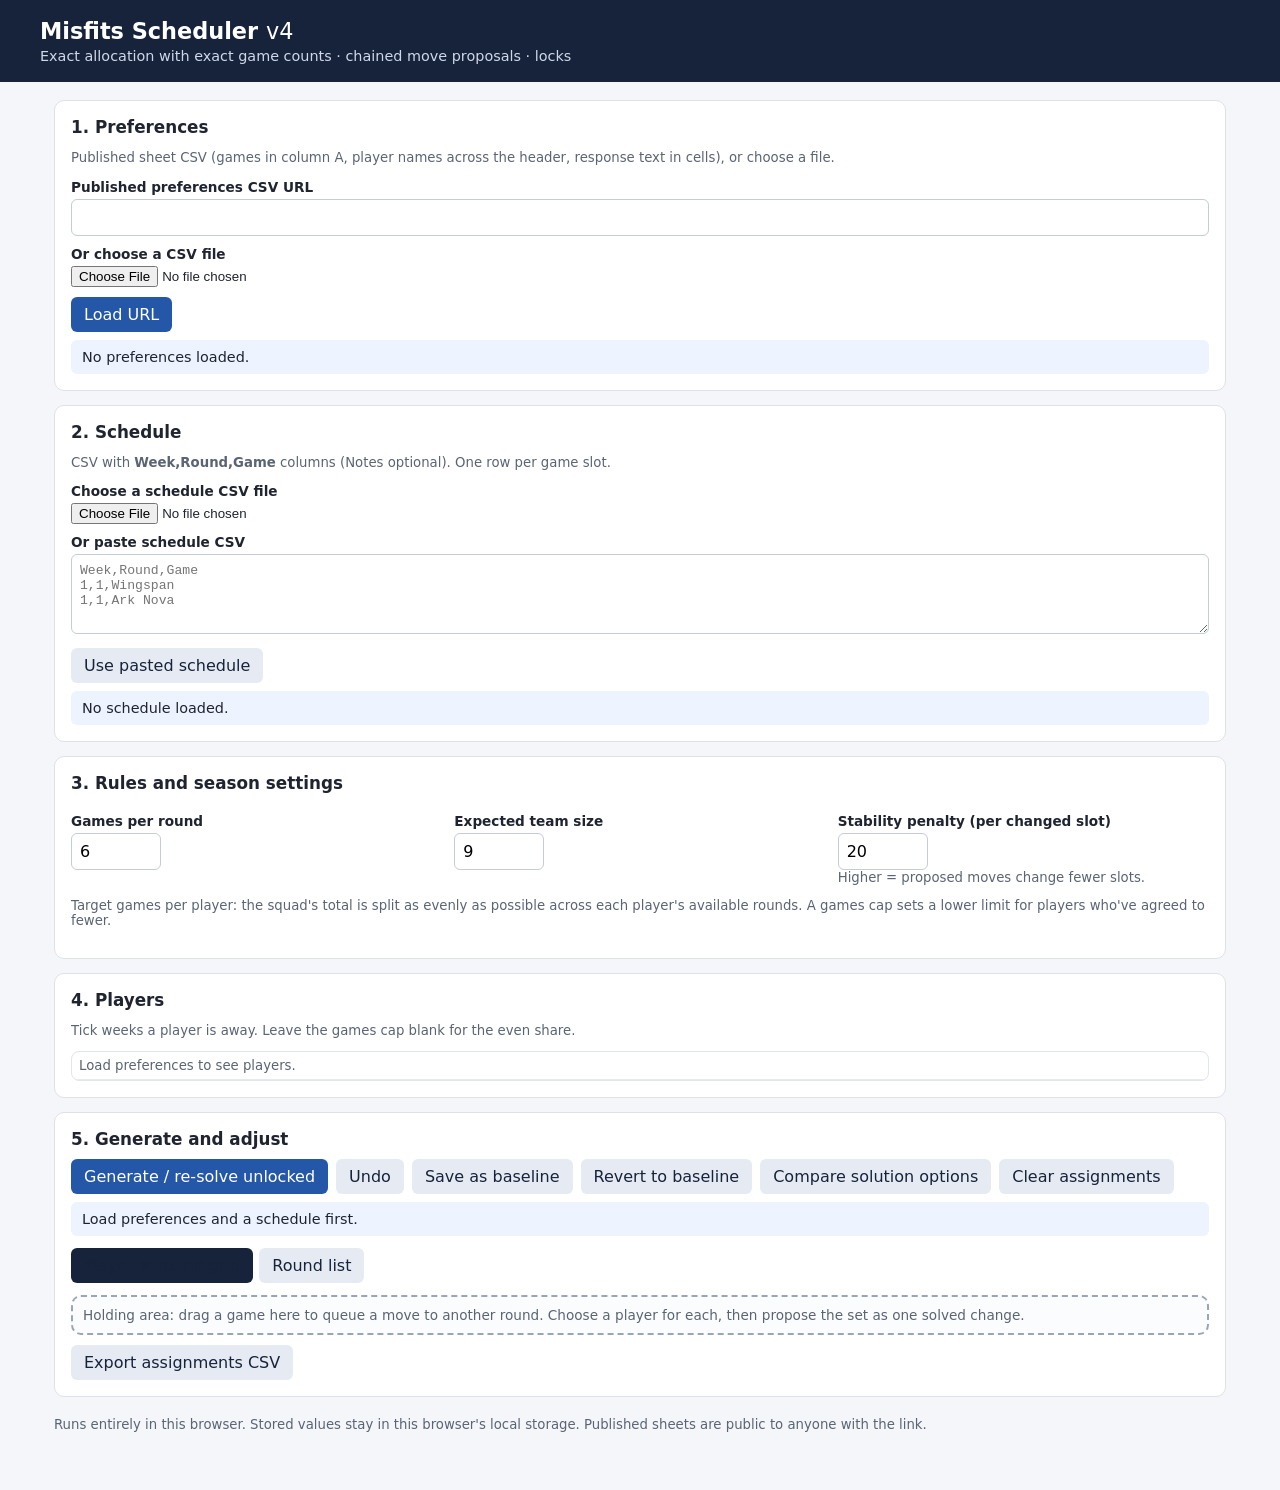
==== index.html @ 9c54d79e "Rename misfits-scheduler.html to index.html" ====
<!doctype html>
<html lang="en"><head><meta charset="utf-8"><meta name="viewport" content="width=device-width, initial-scale=1">
<title>Misfits Scheduler v4</title>
<style>
:root{font-family:system-ui,-apple-system,Segoe UI,Roboto,sans-serif;color:#1f2430;background:#f4f6f9}
*{box-sizing:border-box}body{margin:0}
header{background:#17233b;color:#fff;padding:18px max(16px,calc((100% - 1200px)/2))}header h1{margin:0;font-size:1.4rem}header p{margin:4px 0 0;color:#cfd8ea;font-size:.9rem}
main{max-width:1200px;margin:18px auto;padding:0 14px 40px}
.panel{background:#fff;border:1px solid #dde2ea;border-radius:10px;padding:16px;margin-bottom:14px}
h2{font-size:1.05rem;margin:0 0 10px}h3{font-size:.95rem;margin:14px 0 6px}
label{display:block;font-weight:600;font-size:.85rem;margin:10px 0 4px}
input[type=text],input[type=url],input[type=number],textarea,select{width:100%;padding:8px;border:1px solid #c5ccd6;border-radius:6px;font:inherit;background:#fff}
input[type=number]{width:90px}input[type=checkbox]{transform:scale(1.15)}
textarea{min-height:80px;font-family:ui-monospace,monospace;font-size:.82rem}
.row{display:grid;grid-template-columns:1fr 1fr 1fr;gap:12px}
.buttons{display:flex;gap:8px;flex-wrap:wrap;margin-top:10px}
button{border:0;border-radius:6px;padding:8px 13px;background:#2457a7;color:#fff;font-weight:600;cursor:pointer;font:inherit}
button.sec{background:#e6ebf3;color:#17233b}button.bad{background:#a93232}button:disabled{opacity:.45;cursor:not-allowed}
.small{font-size:.83rem;color:#5a6474}.status{padding:9px 11px;border-radius:6px;background:#eef4ff;margin-top:8px;white-space:pre-wrap;font-size:.9rem}
.ok{background:#edf8f0;color:#1d6534}.err{background:#fff0ee;color:#8d211b}.warn{background:#fff7e6;color:#7a4a00}
.tablewrap{overflow:auto;border:1px solid #e1e5ec;border-radius:8px;max-height:560px}
table{border-collapse:collapse;width:100%;font-size:.84rem}th,td{padding:6px 7px;border-bottom:1px solid #e6eaf0;text-align:left;vertical-align:middle;white-space:nowrap}
th{background:#f1f4f8;position:sticky;top:0;z-index:1}
.cell{min-width:118px;max-width:150px;white-space:normal;font-size:.78rem;line-height:1.2;border-radius:4px;padding:4px 5px}
.fav{background:#d8f0df}.good{background:#e6f4ea}.mid{background:#fff6dc}.low{background:#fdeee7}.learn{background:#eef0f4}.away{background:#d9dde3;color:#666}.rest{color:#999}.none{background:#fff}
.pill{display:inline-block;background:#edf0f5;border-radius:14px;padding:3px 9px;font-size:.8rem;margin:2px 4px 2px 0}
.tabs{display:flex;gap:6px;margin-bottom:10px}.tabs button.on{background:#17233b}
.prop{border:2px solid #2457a7;border-radius:10px;padding:12px;background:#f7faff}
.prop li{margin:3px 0}ul{margin:6px 0;padding-left:20px}
footer{font-size:.8rem;color:#5a6474;margin-top:20px}
@media(max-width:800px){.row{grid-template-columns:1fr}}
</style></head><body>
<header><h1>Misfits Scheduler <span style="font-weight:400">v4</span></h1><p>Exact allocation with exact game counts · chained move proposals · locks</p></header>
<main>
<style>
.cell{min-width:118px;max-width:150px;white-space:normal;font-size:.78rem;line-height:1.2;border-radius:4px;padding:5px 6px;cursor:pointer;user-select:none;-webkit-user-select:none;-webkit-touch-callout:none}
.cell.rest{background:#fff;color:#999;cursor:default}.cell.away{background:#d9dde3;color:#666;cursor:default}
.legend{display:flex;flex-wrap:wrap;gap:6px;margin:10px 0 4px}.chip{display:inline-block;border-radius:12px;padding:3px 9px;font-size:.78rem;border:1px solid #c9d0d9}
.ghost{position:fixed;pointer-events:none;z-index:50;background:#17233b;color:#fff;padding:6px 10px;border-radius:6px;font-size:.8rem;opacity:.92;max-width:180px}
.tray{border:2px dashed #9aa6b8;border-radius:10px;padding:10px;margin-top:12px;background:#fbfcfe}
.tray-empty{color:#5a6474;font-size:.85rem}.trayrow{display:flex;gap:8px;align-items:center;flex-wrap:wrap;margin:6px 0}.trayrow span{flex:1;min-width:200px}
.trayrow select{width:auto;min-width:180px}
.tabs button.on{background:#17233b}.prop{border:2px solid #2457a7;border-radius:10px;padding:12px;background:#f7faff;margin-top:12px}
.warn{background:#fff7e6;color:#7a4a00}.ok{background:#edf8f0;color:#1d6534}.err{background:#fff0ee;color:#8d211b}
.pill{display:inline-block;background:#edf0f5;border-radius:14px;padding:3px 9px;font-size:.8rem;margin:2px 4px 2px 0}
.buttons button.sec{background:#e6ebf3;color:#17233b}
.grid{table-layout:fixed;font-size:.74rem}
.grid th,.grid td{padding:3px;text-align:center;white-space:normal;vertical-align:middle}
.grid th{font-size:.78rem;line-height:1.15}
.grid td .cell{min-width:0;max-width:none;width:100%;font-size:.7rem;line-height:1.15;padding:4px 3px;word-wrap:break-word;overflow-wrap:anywhere}
.grid .rn{display:block;font-size:.6rem;opacity:.7}
.grid tr.weekhead td{background:#17233b;color:#fff;font-weight:600;text-align:left;padding:4px 8px;font-size:.8rem}
.grid tr.restweek td{background:#c8ccd2;color:#4a5260;text-align:center;font-style:italic;padding:8px}
.grid tr.totals td{background:#f1f4f8}
.optgrid{display:grid;grid-template-columns:repeat(3,1fr);gap:10px}
.optcard{border:1px solid #dde2ea;border-radius:10px;padding:12px;background:#fff}
.optcard h4{margin:0 0 4px;font-size:.92rem}.optcard .score{font-size:1.5rem;font-weight:700;margin:6px 0}
.optcard ul{padding-left:18px;margin:6px 0}
@media (max-width:900px){.optgrid{grid-template-columns:1fr}}
.cell.away{background:#d9dde3}
</style>
<section class="panel"><h2>1. Preferences</h2>
<p class="small">Published sheet CSV (games in column A, player names across the header, response text in cells), or choose a file.</p>
<label for="prefUrl">Published preferences CSV URL</label><input id="prefUrl" type="url">
<label for="prefFile">Or choose a CSV file</label><input id="prefFile" type="file" accept=".csv,text/csv">
<div class="buttons"><button id="loadPrefUrl">Load URL</button></div>
<div id="prefStatus" class="status">No preferences loaded.</div></section>

<section class="panel"><h2>2. Schedule</h2>
<p class="small">CSV with <b>Week,Round,Game</b> columns (Notes optional). One row per game slot.</p>
<label for="schedFile">Choose a schedule CSV file</label><input id="schedFile" type="file" accept=".csv,text/csv">
<label for="schedPaste">Or paste schedule CSV</label><textarea id="schedPaste" placeholder="Week,Round,Game&#10;1,1,Wingspan&#10;1,1,Ark Nova"></textarea>
<div class="buttons"><button class="sec" id="loadSchedPaste">Use pasted schedule</button></div>
<div id="schedStatus" class="status">No schedule loaded.</div></section>

<section class="panel"><h2>3. Rules and season settings</h2>
<div class="row" style="display:grid;grid-template-columns:1fr 1fr 1fr;gap:12px">
<div><label for="gpr">Games per round</label><input id="gpr" type="number" min="1" value="6"></div>
<div><label for="teamSize">Expected team size</label><input id="teamSize" type="number" min="1" value="9"></div>
<div><label for="penalty">Stability penalty (per changed slot)</label><input id="penalty" type="number" min="0" value="20">
<div class="small">Higher = proposed moves change fewer slots.</div></div>
</div>
<p class="small">Target games per player: the squad's total is split as evenly as possible across each player's available rounds. A games cap sets a lower limit for players who've agreed to fewer.</p>
</section>

<section class="panel"><h2>4. Players</h2>
<p class="small">Tick weeks a player is away. Leave the games cap blank for the even share.</p>
<div class="tablewrap"><table id="playersTable"></table></div></section>

<section class="panel"><h2>5. Generate and adjust</h2>
<div class="buttons"><button id="generate">Generate / re-solve unlocked</button><button class="sec" id="undo">Undo</button><button class="sec" id="saveBaseline">Save as baseline</button><button class="sec" id="revert">Revert to baseline</button><button class="sec" id="compareOptions">Compare solution options</button><button class="sec" id="clearAll">Clear assignments</button></div>
<div id="genStatus" class="status">Load preferences and a schedule first.</div>
<div id="checks"></div>
<div class="tabs" style="margin-top:12px"><button class="sec on" data-view="grid">Player × round grid</button><button class="sec" data-view="rounds">Round list</button></div>
<div id="view"></div>
<div id="options"></div>
<div id="tray" class="tray" data-drop="tray"></div>
<div id="alts"></div>
<div id="proposal"></div>
<div class="buttons"><button class="sec" id="exportCsv">Export assignments CSV</button></div>
</section>
<footer class="small">Runs entirely in this browser. Stored values stay in this browser's local storage. Published sheets are public to anyone with the link.</footer>
</main>
<script>
/* Misfits scheduler engine v4 — exact min-cost-flow allocation.
   Graph: S -> slot (cap 1) -> PR(player,round) (cap 1, one game per round)
          -> P(player) -> T (cap = player's exact target games).
   Saturating the flow guarantees every slot is filled and every player hits
   their target exactly. Costs encode preference (higher score = cheaper),
   a change penalty (keeps the current schedule stable so proposed moves are
   short chains), and a per-player favourite bonus raised iteratively until
   every player who can have a favourite gets one. */

function waterfill(total, caps) {
  // Split `total` across players with upper bounds `caps`, as evenly as possible.
  const n = caps.length, t = new Array(n).fill(0);
  if (caps.reduce((a, b) => a + b, 0) < total) return null;
  let active = caps.map((_, i) => i), remaining = total;
  while (active.length) {
    const share = Math.floor(remaining / active.length);
    const capped = active.filter(i => caps[i] <= share);
    if (capped.length) {
      for (const i of capped) { t[i] = caps[i]; remaining -= caps[i]; }
      active = active.filter(i => caps[i] > share);
    } else {
      for (const i of active) t[i] = share;
      remaining -= share * active.length;
      const order = [...active].sort((a, b) => (caps[b] - t[b]) - (caps[a] - t[a]));
      for (let k = 0; k < remaining; k++) t[order[k]]++;
      break;
    }
  }
  return t;
}

class MCF {
  constructor(n) { this.n = n; this.g = Array.from({ length: n }, () => []); this.to = []; this.cap = []; this.cost = []; }
  add(u, v, cap, cost) {
    const id = this.to.length;
    this.to.push(v, u); this.cap.push(cap, 0); this.cost.push(cost, -cost);
    this.g[u].push(id); this.g[v].push(id + 1);
    return id;
  }
  run(s, t, need) {
    let flow = 0;
    while (flow < need) {
      const dist = new Array(this.n).fill(Infinity), inq = new Array(this.n).fill(false), pe = new Array(this.n).fill(-1);
      dist[s] = 0; const q = [s]; inq[s] = true; let h = 0;
      while (h < q.length) {
        const u = q[h++]; inq[u] = false;
        for (const e of this.g[u]) {
          const v = this.to[e];
          if (this.cap[e] > 0 && dist[u] + this.cost[e] < dist[v] - 1e-9) {
            dist[v] = dist[u] + this.cost[e]; pe[v] = e;
            if (!inq[v]) { inq[v] = true; q.push(v); }
          }
        }
      }
      if (dist[t] === Infinity) break;
      for (let v = t; v !== s; v = this.to[pe[v] ^ 1]) { this.cap[pe[v]]--; this.cap[pe[v] ^ 1]++; }
      flow++;
    }
    return flow;
  }
}

/* opts:
   players: [{ name, absentWeeks:Set<string>, cap:number|null }]
   slots:   [{ id, week, round, game }]
   score(player, game) -> number | null | undefined   (null = avoid, undefined = no response)
   fixed:   Map slotId -> player   (locked / user-forced)
   current: Map slotId -> player   (existing schedule, used for stability)
   changePenalty: number
   favourite: 100                  (score value that counts as a favourite)
*/
function solveSchedule(opts) {
  const { players, slots, score, fixed = new Map(), current = new Map(), changePenalty = 0, favourite = 100, pairPen = new Map() } = opts;
  const pIndex = new Map(players.map((p, i) => [p.name, i]));
  const roundsOf = slots.map(s => s.round);
  const allRounds = [...new Set(roundsOf)];
  const ok = (p, s) => !players[pIndex.get(p)].absentWeeks.has(s.week);
  const sc = (p, s) => score(p, s.game);
  const isElig = (p, s) => typeof sc(p, s) === 'number' && ok(p, s);

  // Validate fixed assignments before building anything.
  const slotById = new Map(slots.map(s => [s.id, s]));
  const fixedCount = new Map(players.map(p => [p.name, 0]));
  const fixedRounds = new Map(players.map(p => [p.name, new Set()]));
  const fixedIssues = [];
  for (const [sid, p] of fixed) {
    const s = slotById.get(sid); if (!s) continue;
    if (fixedRounds.get(p).has(s.round)) fixedIssues.push(`${p} is locked into two games in round ${s.round}`);
    if (!ok(p, s)) fixedIssues.push(`${p} is away in week ${s.week} but fixed into round ${s.round}`);
    fixedRounds.get(p).add(s.round);
    fixedCount.set(p, fixedCount.get(p) + 1);
  }
  const free = slots.filter(s => !fixed.has(s.id));

  // Exact targets: waterfill over each player's remaining capacity.
  const caps = players.map(p => {
    const avail = allRounds.filter(r => {
      const sample = slots.find(s => s.round === r);
      return sample && !p.absentWeeks.has(sample.week);
    }).length;
    const limit = p.cap == null ? avail : Math.min(avail, p.cap);
    return Math.max(0, limit - fixedCount.get(p.name));
  });
  const targets = waterfill(free.length, caps);
  if (!targets) fixedIssues.push('Not enough available rounds across the squad to fill every game.');

  const assignment = new Map(fixed);
  const scoreOf = new Map();
  let unfilled = [];

  function runOnce(bonus) {
    const N = 2 + free.length + players.length * allRounds.length + players.length;
    const g = new MCF(N);
    const S = 0, T = 1;
    const slotNode = new Map(free.map((s, i) => [s.id, 2 + i]));
    const base = 2 + free.length;
    const prNode = new Map(), pNode = new Map();
    players.forEach((p, i) => pNode.set(p.name, base + allRounds.length * players.length + i));
    players.forEach((p, pi) => allRounds.forEach((r, ri) => prNode.set(p.name + '|' + r, base + pi * allRounds.length + ri)));
    free.forEach(s => g.add(S, slotNode.get(s.id), 1, 0));
    const edges = [];
    for (const s of free) {
      for (const p of players) {
        if (!isElig(p.name, s)) continue;
        if (fixedRounds.get(p.name).has(s.round)) continue;
        const v = sc(p.name, s);
        let cost = -v - (v === favourite ? (bonus.get(p.name) || 0) : 0);
        cost += pairPen.get(p.name + '|' + s.game) || 0;
        if (current.get(s.id) !== undefined && current.get(s.id) !== p.name) cost += changePenalty;
        const id = g.add(slotNode.get(s.id), prNode.get(p.name + '|' + s.round), 1, cost);
        edges.push({ id, s, p: p.name });
      }
    }
    for (const p of players) {
      for (const r of allRounds) {
        if (fixedRounds.get(p.name).has(r)) continue;
        g.add(prNode.get(p.name + '|' + r), pNode.get(p.name), 1, 0);
      }
    }
    players.forEach((p, i) => {
      const cap = targets ? targets[i] : 0;
      g.add(pNode.get(p.name), T, cap, 0);
    });
    const need = free.length;
    g.run(S, T, need);
    const out = new Map(assignment);
    for (const e of edges) if (g.cap[e.id] === 0) out.set(e.s.id, e.p);
    unfilled = free.filter(s => !out.has(s.id)).map(s => s.id);
    return out;
  }

  function favMissing(map) {
    const missing = [];
    for (const p of players) {
      const hasFavAvail = slots.some(s => sc(p.name, s) === favourite && ok(p.name, s));
      if (!hasFavAvail) continue;
      const has = [...map.entries()].some(([sid, name]) => name === p.name && score(name, slotById.get(sid).game) === favourite);
      if (!has) missing.push(p.name);
    }
    return missing;
  }
  const totalScore = map => [...map.entries()].reduce((a, [sid, name]) => a + (score(name, slotById.get(sid).game) || 0), 0);

  let bonus = new Map(), best = null;
  if (!fixedIssues.length && targets) {
    for (let iter = 0; iter < 6; iter++) {
      const out = runOnce(bonus);
      const missing = favMissing(out);
      const cand = { map: out, missing, unfilled: unfilled.slice(), score: totalScore(out) };
      if (!best || cand.missing.length < best.missing.length ||
          (cand.missing.length === best.missing.length && cand.unfilled.length < best.unfilled.length) ||
          (cand.missing.length === best.missing.length && cand.unfilled.length === best.unfilled.length && cand.score > best.score)) best = cand;
      if (!missing.length || unfilled.length) break;
      for (const name of missing) bonus.set(name, (bonus.get(name) || 0) + (iter + 1) * 60);
    }
  } else {
    best = { map: assignment, missing: [], unfilled: free.map(s => s.id), score: 0 };
  }
  return {
    assignment: best.map,
    unfilled: best.unfilled,
    favMissing: best.missing,
    score: best.score,
    targets: targets ? Object.fromEntries(players.map((p, i) => [p.name, targets[i] + fixedCount.get(p.name)])) : null,
    issues: fixedIssues,
  };
}

/* Move proposal: force one or more (slot, player) moves, keep locks, and report every
   slot that changes. A single move can force a chain; a swap forces two slots at once. */
function proposeMoves(state, moves) {
  const fixed = new Map();
  for (const [sid, p] of state.current) if (state.locks.has(sid)) fixed.set(sid, p);
  for (const [sid, p] of moves) fixed.set(sid, p);
  const res = solveSchedule({ ...state.opts, fixed, current: state.current, changePenalty: state.changePenalty });
  const changes = [];
  for (const s of state.opts.slots) {
    const before = state.current.get(s.id), after = res.assignment.get(s.id);
    if (before !== after) changes.push({ slot: s, before, after });
  }
  return { res, changes };
}

/* Objective modes.
   happy:   maximise preference weights (favourites, then likes).
   nolearn: learning a new game (score 5) is penalised heavily, so the engine prefers known games.
   norepeat: iteratively penalise any player who gets the same game twice. */
const LEARN_PENALTY = -40, REPEAT_PENALTY = 40;
function repeatInfo(assignment, slots) {
  const count = new Map();
  for (const [sid, p] of assignment) {
    const s = slots.find(x => x.id === sid); if (!s) continue;
    const k = p + '|' + s.game; count.set(k, (count.get(k) || 0) + 1);
  }
  const pairs = [...count].filter(([, c]) => c > 1).map(([k]) => k);
  const total = [...count.values()].reduce((a, c) => a + Math.max(0, c - 1), 0);
  return { pairs, total };
}
const REPEAT_VALUE = 50; // one repeat is worth this many preference points when choosing swaps
function solveMode(opts, mode) {
  if (mode === 'nolearn') {
    return solveSchedule({ ...opts, score: (p, g) => { const v = opts.score(p, g); return v === 5 ? LEARN_PENALTY : v; } });
  }
  const r = solveSchedule(opts);
  if (mode !== 'norepeat') return r;
  // A penalty on each (player, game) pair cannot express "first time free, repeats costly",
  // so repeats are removed by a local search over swaps that keeps every rule intact.
  const locked = new Set(opts.fixed ? opts.fixed.keys() : []);
  return { ...r, assignment: reduceRepeats(r.assignment, opts, locked) };
}
function reduceRepeats(assign, opts, locked) {
  const slotById = new Map(opts.slots.map(s => [s.id, s]));
  const playerOf = new Map(opts.players.map(p => [p.name, p]));
  const map = new Map(assign);
  const val = (p, s) => { const v = opts.score(p, s.game); return typeof v === 'number' ? v : null; };
  const elig = (p, s) => val(p, s) !== null && !playerOf.get(p).absentWeeks.has(s.week);
  const inRound = (p, round, except) => [...map].some(([sid, q]) => sid !== except && q === p && slotById.get(sid).round === round);
  for (let step = 0; step < 500; step++) {
    const base = repeatInfo(map, opts.slots).total;
    if (base === 0) break;
    let best = null;
    const ids = [...map.keys()].filter(id => !locked.has(id));
    for (let i = 0; i < ids.length; i++) for (let j = i + 1; j < ids.length; j++) {
      const a = slotById.get(ids[i]), b = slotById.get(ids[j]);
      const p = map.get(a.id), q = map.get(b.id);
      if (!p || !q || p === q) continue;
      if (!elig(p, b) || !elig(q, a)) continue;
      if (a.round !== b.round && (inRound(p, b.round, a.id) || inRound(q, a.round, b.id))) continue;
      const dScore = (val(p, b) + val(q, a)) - (val(p, a) + val(q, b));
      map.set(a.id, q); map.set(b.id, p);
      const saved = base - repeatInfo(map, opts.slots).total;
      map.set(a.id, p); map.set(b.id, q);
      if (saved <= 0) continue;
      const gain = saved * REPEAT_VALUE + dScore;
      if (gain > 0 && (!best || gain > best.gain)) best = { a: a.id, b: b.id, gain };
    }
    if (!best) break;
    const pa = map.get(best.a); map.set(best.a, map.get(best.b)); map.set(best.b, pa);
  }
  return map;
}
const SCORE={"It's a favourite of mine":100,"I know it, I like it, I'm pretty good at it":60,"I know it, I like it, I'm just not that good at it":35,"I know it, it's OK, I'll play it if needs be":10,"I don't know it, I'm happy to learn it and play it":5,"No opinion given":0,"I know it, I don't like it, I'd rather avoid it":null,"I don't know it, I don't want to learn it or play it":null};
// Colours and labels taken from the preferences sheet key.
const KEY=[
 {score:100,label:'Favourite',bg:'#6fa8dc',fg:'#000'},
 {score:60,label:'Like, pretty good',bg:'#93c47d',fg:'#000'},
 {score:35,label:'Like, not that good',bg:'#ffffff',fg:'#000'},
 {score:10,label:'OK if needed',bg:'#ffd966',fg:'#000'},
 {score:5,label:'Will learn',bg:'#f6b26b',fg:'#000'},
 {score:0,label:'No opinion',bg:'#d9d9d9',fg:'#000'},
 {score:null,raw:"I know it, I don't like it, I'd rather avoid it",label:'Avoid',bg:'#ff0000',fg:'#fff'},
 {score:null,raw:"I don't know it, I don't want to learn it or play it",label:'Will not learn',bg:'#990000',fg:'#fff'},
];
const KEYBY=s=>KEY.find(k=>k.score===s&&k.raw===undefined)||KEY.find(k=>k.score===s);
const $=id=>document.getElementById(id);
const esc=s=>String(s??'').replace(/[&<>"']/g,c=>({'&':'&amp;','<':'&lt;','>':'&gt;','"':'&quot;',"'":'&#39;'}[c]));
const norm=s=>String(s||'').trim().replace(/\s+/g,' ').toLowerCase();
const st={prefText:'',schedText:'',prefs:{},raw:{},players:[],games:[],slots:[],assign:new Map(),locks:new Set(),absent:{},caps:{},country:{},view:'grid',pending:null,history:[],baseline:null,tray:[]};
let storeTimer;

function parseCSV(text){
  const rows=[];let row=[],f='',q=false;text=text.replace(/^\uFEFF/,'');
  for(let i=0;i<text.length;i++){const c=text[i],n=text[i+1];
    if(c==='"'&&q&&n==='"'){f+='"';i++}else if(c==='"')q=!q;
    else if(c===','&&!q){row.push(f);f=''}
    else if((c==='\n'||c==='\r')&&!q){if(c==='\r'&&n==='\n')i++;row.push(f);if(row.some(x=>x.trim()))rows.push(row);row=[];f=''}
    else f+=c;}
  if(f.length||row.length){row.push(f);if(row.some(x=>x.trim()))rows.push(row)}
  return rows;
}
function keyFor(raw){
  const r=norm(raw);if(!r)return undefined;
  return Object.keys(SCORE).find(k=>norm(k)===r)||Object.keys(SCORE).find(k=>r===norm(k.slice(0,45)));
}
function parsePrefs(text){
  const rows=parseCSV(text);if(rows.length<2)throw Error('No data rows in preferences CSV.');
  const header=rows[0].map(x=>x.trim());
  const cols=header.map((h,i)=>({h,i})).filter(({h,i})=>i>0&&h&&!h.startsWith('#')&&!/players?\s+(like|dislike|love)/i.test(h));
  if(!cols.length)throw Error('No player columns found after the game column.');
  const prefs={},raw={};cols.forEach(({h})=>{prefs[h]={};raw[h]={}});const games=[];
  for(let r=1;r<rows.length;r++){
    const game=(rows[r][0]||'').trim();if(!game)continue;games.push(game);
    cols.forEach(({h,i})=>{const k=keyFor(rows[r][i]);raw[h][game]=k;prefs[h][game]=k===undefined?undefined:SCORE[k]});
  }
  st.prefs=prefs;st.raw=raw;st.players=cols.map(c=>c.h);st.games=[...new Set(games)];
  return `Loaded ${st.players.length} players and ${st.games.length} games.`;
}
function parseSched(text){
  const rows=parseCSV(text);if(rows.length<2)throw Error('No data rows in schedule CSV.');
  const h=rows[0].map(norm);const wi=h.indexOf('week'),ri=h.indexOf('round'),gi=h.indexOf('game');
  if(wi<0||ri<0||gi<0)throw Error('Schedule needs Week, Round and Game columns.');
  const slots=[];
  for(let i=1;i<rows.length;i++){const g=(rows[i][gi]||'').trim();if(!g)continue;
    slots.push({id:'s'+slots.length,week:String(rows[i][wi]||'1').trim(),round:String(rows[i][ri]||'').trim(),game:g});}
  if(!slots.length)throw Error('No game slots found.');
  st.slots=slots;st.assign=new Map();st.locks=new Set();st.history=[];st.tray=[];
  return `Loaded ${slots.length} slots across ${new Set(slots.map(s=>s.round)).size} rounds and ${new Set(slots.map(s=>s.week)).size} weeks.`;
}
const weeks=()=>[...new Set(st.slots.map(s=>s.week))].sort((a,b)=>a-b);
const rounds=()=>[...new Set(st.slots.map(s=>s.round))].sort((a,b)=>a-b);
function awayRound(p,round){const s=st.slots.find(x=>x.round===round);return !!s&&(st.absent[p]||[]).includes(s.week)}
function opts(){
  return {players:st.players.map(p=>({name:p,absentWeeks:new Set(st.absent[p]||[]),cap:st.caps[p]??null})),
    slots:st.slots,score:(p,g)=>st.prefs[p]?.[g]};
}
function keyOf(p,g){const k=st.raw[p]?.[g];return k===undefined?null:KEY.find(x=>x.score===SCORE[k]&&(x.raw===undefined||x.raw===k))||null}
function colourFor(p,g){
  const v=st.prefs[p]?.[g];
  if(v===undefined)return {bg:'#eeeeee',fg:'#333',label:'No response'};
  const k=keyOf(p,g);return k||{bg:'#eeeeee',fg:'#333',label:'—'};
}
function renderPlayers(){
  if(!st.players.length){$('playersTable').innerHTML='<tr><td class="small">Load preferences to see players.</td></tr>';return}
  const W=weeks();
  $('playersTable').innerHTML='<thead><tr><th>Player</th><th>Country</th><th>Games cap</th>'+W.map(w=>`<th>Away wk ${esc(w)}</th>`).join('')+'</tr></thead><tbody>'+
   st.players.map(p=>`<tr><td>${esc(p)}</td>
    <td><input type="text" style="width:70px" data-k="country" data-p="${esc(p)}" value="${esc(st.country[p]||'')}" placeholder="e.g. NO"></td>
    <td><input type="number" min="0" data-k="cap" data-p="${esc(p)}" value="${st.caps[p]??''}" placeholder="even"></td>
    ${W.map(w=>`<td><input type="checkbox" data-k="absent" data-p="${esc(p)}" data-w="${esc(w)}" ${(st.absent[p]||[]).includes(w)?'checked':''}></td>`).join('')}</tr>`).join('')+'</tbody>';
  $('playersTable').querySelectorAll('input').forEach(el=>el.addEventListener('change',()=>{
    const p=el.dataset.p;
    if(el.dataset.k==='country')st.country[p]=el.value.trim();
    if(el.dataset.k==='cap')st.caps[p]=el.value===''?undefined:Number(el.value);
    if(el.dataset.k==='absent'){const a=new Set(st.absent[p]||[]);el.checked?a.add(el.dataset.w):a.delete(el.dataset.w);st.absent[p]=[...a]}
    save();renderChecks();
  }));
}

/* ---------- history: undo and revert ---------- */
function setAssign(map){
  st.history.push([...st.assign]);if(st.history.length>40)st.history.shift();
  st.assign=new Map(map);st.pending=null;save();renderAll();
}
function undo(){
  if(!st.history.length){status('genStatus','Nothing to undo.','warn');return}
  st.assign=new Map(st.history.pop());st.pending=null;save();status('genStatus','Undone.','ok');renderAll();
}
function saveBaseline(){
  st.baseline=[...st.assign];save();status('genStatus',`Saved ${st.assign.size} assignments as the baseline.`,'ok');
}
function revert(){
  if(!st.baseline){status('genStatus','No baseline saved yet. Use "Save as baseline" first.','warn');return}
  setAssign(new Map(st.baseline));status('genStatus','Reverted to the saved baseline. Use Undo to step back.','ok');
}

/* ---------- generate ---------- */
function generate(){
  if(!st.players.length||!st.slots.length){status('genStatus','Load preferences and a schedule first.','err');return}
  const fixed=new Map();for(const [sid,p] of st.assign)if(st.locks.has(sid))fixed.set(sid,p);
  const res=solveSchedule({...opts(),fixed,current:st.assign,changePenalty:Number($('penalty').value)||0});
  let msg=`Solved: ${res.assignment.size}/${st.slots.length} slots filled.`;
  if(res.favMissing.length)msg+=`\nNo favourite for: ${res.favMissing.join(', ')}.`;
  if(res.unfilled.length)msg+=`\n${res.unfilled.length} slot(s) could not be filled. Check absences and locks.`;
  if(res.issues.length)msg+='\n'+res.issues.join('\n');
  setAssign(res.assignment);
  status('genStatus',msg,res.unfilled.length||res.issues.length?'err':res.favMissing.length?'warn':'ok');
}

/* ---------- proposals: any change goes through the solver ---------- */
function requestMoves(moves,label,displaced=null){
  const state={opts:opts(),current:st.assign,locks:st.locks,changePenalty:Number($('penalty').value)||0};
  const {res,changes}=proposeMoves(state,moves);
  st.pending={moves,label,res,changes,displaced};renderProposal();
}
function acceptPending(){
  if(!st.pending)return;
  const used=new Set(st.pending.moves.map(m=>m[0]));
  st.tray=st.tray.filter(t=>!used.has(t.sid)); 
  setAssign(st.pending.res.assignment);status('genStatus','Move applied.','ok');
}
function renderProposal(){
  const box=$('proposal');
  if(!st.pending){box.innerHTML='';return}
  const {moves,label,res,changes}=st.pending;
  const before=new Map(st.players.map(p=>[p,0])),after=new Map(st.players.map(p=>[p,0]));
  for(const [,p] of st.assign)if(before.has(p))before.set(p,before.get(p)+1);
  for(const [,p] of res.assignment)if(after.has(p))after.set(p,after.get(p)+1);
  const diffs=st.players.filter(p=>before.get(p)!==after.get(p)).map(p=>`${esc(p)} ${before.get(p)}→${after.get(p)}`);
  const warn=[];
  for(const [sid,p] of moves){const s=st.slots.find(x=>x.id===sid);if(typeof st.prefs[p]?.[s.game]!=='number')warn.push(`${esc(p)} has said they don't want to play ${esc(s.game)}`)}
  if(res.favMissing.length)warn.push(`Would leave without a favourite: ${res.favMissing.map(esc).join(', ')}`);
  if(res.unfilled.length)warn.push(`${res.unfilled.length} slot(s) would be unfilled`);
  if(res.issues.length)warn.push(res.issues.map(esc).join('; '));
  const lines=changes.map(c=>{
    const b=c.before?esc(c.before):'<i>empty</i>',a=c.after?esc(c.after):'<i>empty</i>';
    return `<li>Round ${esc(c.slot.round)} (wk ${esc(c.slot.week)}) <b>${esc(c.slot.game)}</b>: ${b} → <b>${a}</b></li>`}).join('');
  const dn=st.pending.displaced?(()=>{const d=st.slots.find(x=>x.id===st.pending.displaced);return `<p class="small">Holding: <b>${esc(d.game)}</b> (Round ${esc(d.round)}, was ${esc(st.assign.get(d.id))}) needs a new player. The path below shows where it goes.</p>`})():'';
  box.innerHTML=`<div class="prop"><h3>${esc(label)}</h3>${dn}
   <p class="small">${changes.length} slot(s) change. Totals: ${diffs.length?diffs.join(', '):'unchanged'}.</p>
   ${warn.length?`<div class="status warn">${warn.join('<br>')}</div>`:''}
   <ul>${lines||'<li>No changes needed.</li>'}</ul>
   <div class="buttons"><button id="acceptMove">Apply</button><button class="bad" id="cancelMove">Cancel</button></div></div>`;
  $('acceptMove').onclick=acceptPending;$('cancelMove').onclick=()=>{st.pending=null;renderProposal()};
}

/* ---------- grid: tap to lock, long-press to drag ---------- */
function renderGrid(){
  if(!st.slots.length){$('view').innerHTML='';return}
  const n=st.players.length;
  const slotAt=(p,r)=>st.slots.find(s=>s.round===r&&st.assign.get(s.id)===p);
  const weekNums=st.slots.map(s=>Number(s.week));
  const lo=Math.min(...weekNums),hi=Math.max(...weekNums);
  let html=`<div class="tablewrap"><table class="grid"><thead><tr>${st.players.map(p=>`<th title="${esc(p)}">${esc(p)}${st.country[p]?`<div class="small" style="font-weight:400">${esc(st.country[p])}</div>`:''}</th>`).join('')}</tr></thead><tbody>`;
  for(let w=lo;w<=hi;w++){
    const ws=String(w);
    const rs=rounds().filter(r=>st.slots.some(s=>s.round===r&&s.week===ws));
    if(!rs.length){html+=`<tr class="restweek"><td colspan="${n}">Week ${w} · no games</td></tr>`;continue}
    html+=`<tr class="weekhead"><td colspan="${n}">Week ${w}</td></tr>`;
    for(const r of rs){
      html+='<tr>';
      for(const p of st.players){
        const s=slotAt(p,r);
        const d=`data-cell data-drop="cell" data-player="${esc(p)}" data-round="${esc(r)}"`;
        if(s){const c=colourFor(p,s.game);
          html+=`<td><div class="cell" ${d} data-slot="${s.id}" style="background:${c.bg};color:${c.fg}"><span class="rn">R${esc(r)}</span>${esc(s.game)}${st.locks.has(s.id)?' 🔒':''}</div></td>`}
        else if(awayRound(p,r))html+=`<td><div class="cell away" data-cell data-drop="cell" data-player="${esc(p)}" data-round="${esc(r)}"><span class="rn">R${esc(r)}</span>away</div></td>`;
        else html+=`<td><div class="cell rest" ${d}><span class="rn">R${esc(r)}</span>rest</div></td>`;
      }
      html+='</tr>';
    }
  }
  html+='<tr class="totals">'+st.players.map(p=>`<td><b>${st.slots.filter(s=>st.assign.get(s.id)===p).length}</b> games</td>`).join('')+'</tr>';
  $('view').innerHTML=html+'</tbody></table></div>'+legendHTML()+'<p class="small">Tap a game to lock or unlock it. Press and hold to drag: onto a rest cell in the same round to move it, onto another player\'s game to displace that game (it goes to the holding area for a fill path), or onto the holding area for a different round. Right-click a game (or long-press on a touch screen) for alternative paths.</p>';
  bindGrid();
}
function legendHTML(){
  return '<div class="legend">'+KEY.map(k=>`<span class="chip" style="background:${k.bg};color:${k.fg}">${esc(k.label)}</span>`).join('')+'</div>';
}
let press=null,ghost=null;
function startGhost(text){
  ghost=document.createElement('div');ghost.className='ghost';ghost.textContent=text;document.body.appendChild(ghost);
}
function stopGhost(){if(ghost){ghost.remove();ghost=null}}
function bindGrid(){
  document.querySelectorAll('[data-cell]').forEach(el=>{
    el.addEventListener('pointerdown',e=>{
      if(e.button>0)return;
      const d=el.dataset;
      press={sid:d.slot||null,p:d.player,r:d.round,x:e.clientX,y:e.clientY,drag:false,moved:false,text:el.textContent.trim()};
      press.timer=setTimeout(()=>{
        if(!press||press.moved||!press.sid)return;
        press.drag=true;startGhost(press.text);
        if(navigator.vibrate)navigator.vibrate(15);
      },350);
    });
    el.addEventListener('contextmenu',e=>{e.preventDefault();if(el.dataset.slot)showAlternatives(el.dataset.slot)});
  });
}
window.addEventListener('pointermove',e=>{
  if(!press)return;
  if(!press.drag&&Math.hypot(e.clientX-press.x,e.clientY-press.y)>10){press.moved=true;clearTimeout(press.timer)}
  if(press.drag&&ghost){ghost.style.left=(e.clientX+12)+'px';ghost.style.top=(e.clientY+12)+'px'}
});
document.addEventListener('touchmove',e=>{if(press&&press.drag)e.preventDefault()},{passive:false});
window.addEventListener('pointerup',e=>{
  if(!press)return;
  clearTimeout(press.timer);const pr=press;press=null;stopGhost();
  if(pr.drag){
    const t=document.elementFromPoint(e.clientX,e.clientY)?.closest('[data-drop]');
    if(t)handleDrop(t.dataset,pr);else status('genStatus','Drop cancelled.','');
    return;
  }
  if(!pr.moved&&pr.sid)toggleLock(pr.sid);
});
window.addEventListener('pointercancel',()=>{clearTimeout(press?.timer);press=null;stopGhost()});
function toggleLock(sid){
  st.locks.has(sid)?st.locks.delete(sid):st.locks.add(sid);save();renderAll();
}
function handleDrop(d,from){
  if(d.drop==='tray'){
    if(!st.tray.some(t=>t.sid===from.sid))st.tray.push({sid:from.sid,to:''});
    save();renderTray();status('genStatus','Added to the holding area. Choose a player for it, then propose.','');return;
  }
  if(d.drop!=='cell')return;
  const src=st.slots.find(s=>s.id===from.sid);if(!src)return;
  if(st.locks.has(from.sid)){status('genStatus','That game is locked. Tap it to unlock first.','warn');return}
  if(d.round!==src.round){status('genStatus','Games move within a round. Drop on the holding area to queue a move to another round.','warn');return}
  if(d.player===from.p)return;
  if(awayRound(d.player,src.round)){status('genStatus',`${d.player} is away that week.`,'err');return}
  let moves,label,displaced=null;
  if(d.slot){
    if(st.locks.has(d.slot)){status('genStatus','The target game is locked. Unlock it first.','warn');return}
    moves=[[from.sid,d.player]];label=`${d.player} takes ${src.game}; ${from.p}'s game is displaced`;displaced=d.slot;
  }else{moves=[[from.sid,d.player]];label=`Move ${src.game} to ${d.player} in Round ${src.round}`}
  requestMoves(moves,label,displaced);
}

/* ---------- holding area ---------- */
function renderTray(){
  const box=$('tray');
  const items=st.tray.filter(t=>st.assign.has(t.sid)||st.slots.some(s=>s.id===t.sid));
  st.tray=items;
  if(!items.length){box.innerHTML='<div class="tray-empty">Holding area: drag a game here to queue a move to another round. Choose a player for each, then propose the set as one solved change.</div>';return}
  box.innerHTML='<h3>Holding area</h3>'+items.map(t=>{
    const s=st.slots.find(x=>x.id===t.sid);const cur=st.assign.get(t.sid)||'empty';
    const options=st.players.filter(p=>typeof st.prefs[p]?.[s.game]==='number'&&!awayRound(p,s.round)&&p!==cur);
    return `<div class="trayrow"><span><b>${esc(s.game)}</b> · R${esc(s.round)} · now ${esc(cur)}</span>
      <select data-tray="${t.sid}"><option value="">— choose player —</option>${options.map(p=>`<option value="${esc(p)}" ${p===t.to?'selected':''}>${esc(p)}</option>`).join('')}</select>
      <button class="sec" data-trayremove="${t.sid}">Remove</button></div>`}).join('')+
    '<div class="buttons"><button id="proposeTray">Propose these moves</button><button class="sec" id="clearTray">Clear holding area</button></div>';
  box.querySelectorAll('select').forEach(el=>el.onchange=()=>{const t=st.tray.find(x=>x.sid===el.dataset.tray);t.to=el.value;save()});
  box.querySelectorAll('[data-trayremove]').forEach(el=>el.onclick=()=>{st.tray=st.tray.filter(x=>x.sid!==el.dataset.trayremove);save();renderTray()});
  $('proposeTray').onclick=()=>{
    const moves=st.tray.filter(t=>t.to).map(t=>[t.sid,t.to]);
    if(!moves.length){status('genStatus','Choose a player for at least one queued game.','warn');return}
    requestMoves(moves,`Queued moves (${moves.length})`);
  };
  $('clearTray').onclick=()=>{st.tray=[];save();renderTray()};
}

/* ---------- round list ---------- */
function renderRounds(){
  if(!st.slots.length){$('view').innerHTML='';return}
  let html='';
  for(const r of rounds()){
    const rs=st.slots.filter(s=>s.round===r);
    html+=`<h3>Round ${esc(r)} · week ${esc(rs[0].week)}</h3><div class="tablewrap"><table><thead><tr><th>Game</th><th>Player</th><th>Preference</th><th>Lock</th></tr></thead><tbody>`;
    for(const s of rs){
      const cur=st.assign.get(s.id)||'';const c=cur?colourFor(cur,s.game):null;
      html+=`<tr><td><b>${esc(s.game)}</b></td><td><select data-slot="${s.id}"><option value="">— empty —</option>${st.players.map(p=>`<option value="${esc(p)}" ${p===cur?'selected':''} ${awayRound(p,r)?'disabled':''}>${esc(p)}${awayRound(p,r)?' (away)':''}</option>`).join('')}</select></td>
      <td>${c?`<span class="chip" style="background:${c.bg};color:${c.fg}">${esc(c.label)}</span>`:'—'}</td>
      <td><input type="checkbox" data-lock="${s.id}" ${st.locks.has(s.id)?'checked':''}></td></tr>`;
    }
    html+='</tbody></table></div>';
  }
  $('view').innerHTML=html+legendHTML();
  $('view').querySelectorAll('select').forEach(el=>el.addEventListener('change',()=>{
    const v=el.value,sid=el.dataset.slot;
    if(!v){const m=new Map(st.assign);m.delete(sid);setAssign(m);return}
    const s=st.slots.find(x=>x.id===sid);
    requestMoves([[sid,v]],`Set ${s.game} (Round ${s.round}) to ${v}`);
  }));
  $('view').querySelectorAll('[data-lock]').forEach(el=>el.addEventListener('change',()=>toggleLock(el.dataset.lock)));
}
function renderChecks(){
  if(!st.slots.length||!st.players.length){$('checks').innerHTML='';return}
  const counts=Object.fromEntries(st.players.map(p=>[p,0]));
  const dup=[],absent=[],inel=[];const roundFill={};
  for(const s of st.slots){const p=st.assign.get(s.id);if(!p)continue;
    counts[p]++;const k=s.round+'|'+p;if(roundFill[k])dup.push(`${p} twice in round ${s.round}`);roundFill[k]=1;
    if(awayRound(p,s.round))absent.push(`${p} in round ${s.round}`);
    if(typeof st.prefs[p]?.[s.game]!=='number')inel.push(`${p} on ${s.game}`);}
  const unfilled=st.slots.filter(s=>!st.assign.get(s.id)).length;
  const vals=Object.values(counts),spread=Math.max(...vals)-Math.min(...vals);
  const perRound=rounds().map(r=>({r,n:st.slots.filter(s=>s.round===r&&st.assign.get(s.id)).length,total:st.slots.filter(s=>s.round===r).length}));
  const gpr=Number($('gpr').value),ts=Number($('teamSize').value);
  const issues=[];
  if(dup.length)issues.push('Duplicate rounds: '+dup.join('; '));
  if(absent.length)issues.push('Scheduled while away: '+absent.join('; '));
  if(inel.length)issues.push('Ineligible assignments: '+inel.join('; '));
  if(unfilled)issues.push(unfilled+' unfilled slot(s).');
  if(spread>1)issues.push('Games spread is '+spread+' (rule: max − min ≤ 1 unless caps or away weeks force it).');
  if(perRound.some(x=>x.total!==gpr))issues.push('Some rounds do not have '+gpr+' games.');
  if(ts!==st.players.length)issues.push(`Squad has ${st.players.length} players, expected ${ts}.`);
  $('checks').innerHTML=`<h3>Checks</h3><p>${st.players.map(p=>`<span class="pill">${esc(p)}: <b>${counts[p]}</b>${st.caps[p]!=null?' (cap '+st.caps[p]+')':''}</span>`).join('')}</p>
   <p class="small">Games spread ${spread} · rests per round ${st.players.length-gpr} · ${unfilled} unfilled · ${st.locks.size} locked</p>
   ${issues.length?`<div class="status warn">${issues.map(esc).join('<br>')}</div>`:'<div class="status ok">No rule breaches.</div>'}`;
}
function renderAll(){
  renderPlayers();renderChecks();
  if(st.view==='grid')renderGrid();else renderRounds();
  renderTray();renderProposal();
}
function status(id,msg,kind=''){$(id).textContent=msg;$(id).className='status '+kind}
function save(){clearTimeout(storeTimer);storeTimer=setTimeout(()=>{try{localStorage.setItem('misfits-v5',JSON.stringify({prefText:st.prefText,schedText:st.schedText,absent:st.absent,caps:st.caps,country:st.country,assign:[...st.assign],locks:[...st.locks],baseline:st.baseline,tray:st.tray,gpr:$('gpr').value,teamSize:$('teamSize').value,penalty:$('penalty').value}))}catch(e){}},200)}
function restore(){
  try{const d=JSON.parse(localStorage.getItem('misfits-v5')||'null');if(!d)return;
    st.absent=d.absent||{};st.caps=d.caps||{};st.country=d.country||{};st.assign=new Map(d.assign||[]);st.locks=new Set(d.locks||[]);
    st.baseline=d.baseline||null;st.tray=d.tray||[];
    if(d.gpr)$('gpr').value=d.gpr;if(d.teamSize)$('teamSize').value=d.teamSize;if(d.penalty)$('penalty').value=d.penalty;
    if(d.prefText){st.prefText=d.prefText;status('prefStatus',parsePrefs(d.prefText),'ok')}
    if(d.schedText){st.schedText=d.schedText;$('schedPaste').value=d.schedText;status('schedStatus',parseSched(d.schedText),'ok');st.assign=new Map(d.assign||[]);st.locks=new Set(d.locks||[])}
  }catch(e){}
}
function loadPrefs(text){st.prefText=text;status('prefStatus',parsePrefs(text),'ok');save();renderAll()}
function loadSched(text){st.schedText=text;status('schedStatus',parseSched(text),'ok');save();renderAll()}
$('loadPrefUrl').onclick=async()=>{try{const r=await fetch($('prefUrl').value.trim());if(!r.ok)throw Error('HTTP '+r.status);loadPrefs(await r.text())}catch(e){status('prefStatus','Could not load: '+e.message+'. Publish the sheet as CSV, or use the file picker.','err')}};
$('prefFile').onchange=async e=>{const f=e.target.files[0];if(!f)return;try{loadPrefs(await f.text())}catch(err){status('prefStatus',err.message,'err')}};
$('schedFile').onchange=async e=>{const f=e.target.files[0];if(!f)return;try{$('schedPaste').value=await f.text();loadSched($('schedPaste').value)}catch(err){status('schedStatus',err.message,'err')}};
$('loadSchedPaste').onclick=()=>{try{loadSched($('schedPaste').value)}catch(e){status('schedStatus',e.message,'err')}};
$('generate').onclick=generate;
$('undo').onclick=undo;$('revert').onclick=revert;$('saveBaseline').onclick=saveBaseline;
$('clearAll').onclick=()=>{setAssign(new Map());status('genStatus','Assignments cleared (locks kept). Undo to restore.','');};
$('exportCsv').onclick=()=>{
  const rows=[['Week','Round','Game','Player','Preference']];
  st.slots.forEach(s=>{const p=st.assign.get(s.id)||'';const k=p?keyOf(p,s.game):null;rows.push([s.week,s.round,s.game,p,k?k.label:''])});
  const csv=rows.map(r=>r.map(c=>/[",\n]/.test(String(c))?'"'+String(c).replace(/"/g,'""')+'"':c).join(',')).join('\r\n');
  const a=document.createElement('a');a.href=URL.createObjectURL(new Blob([csv],{type:'text/csv'}));a.download='misfits-schedule.csv';a.click();
};
document.querySelectorAll('[data-view]').forEach(b=>b.onclick=()=>{st.view=b.dataset.view;document.querySelectorAll('[data-view]').forEach(x=>x.classList.toggle('on',x===b));renderAll()});
document.addEventListener('keydown',e=>{if((e.ctrlKey||e.metaKey)&&e.key==='z'&&!/INPUT|TEXTAREA|SELECT/.test(document.activeElement.tagName)){e.preventDefault();undo()}});
['gpr','teamSize','penalty'].forEach(id=>$(id).addEventListener('change',()=>{save();renderChecks()}));
restore();renderAll();

/* ---------- objective options ---------- */
function penalty(){return Number($('penalty').value)||0}
function metrics(map){
  let sum=0,n=0,favs=0,likes=0,ok=0,learn=0;const pairs={};
  for(const [sid,p] of map){
    const s=st.slots.find(x=>x.id===sid);if(!s)continue;
    const v=st.prefs[p]?.[s.game];if(typeof v!=='number')continue;
    n++;sum+=v;
    if(v===100)favs++;else if(v===60||v===35)likes++;else if(v===10)ok++;else if(v===5)learn++;
    const k=p+'|'+s.game;pairs[k]=(pairs[k]||0)+1;
  }
  const repeats=Object.values(pairs).reduce((a,c)=>a+Math.max(0,c-1),0);
  const counts=st.players.map(p=>[...map.values()].filter(x=>x===p).length);
  return {happy:n?sum/n:0,favs,likes,ok,learn,repeats,spread:counts.length?Math.max(...counts)-Math.min(...counts):0,filled:map.size,total:st.slots.length};
}
const MODES=[
  {m:'happy',title:'Maximise favourites and likes',blurb:'Highest happiness. May include games people need to learn.'},
  {m:'nolearn',title:'Avoid learning new games',blurb:'Players mostly play games they already know, even if that lowers happiness.'},
  {m:'norepeat',title:'Avoid repeat games',blurb:'Each player plays a given title at most once where possible.'},
];
function compareOptions(){
  if(!st.players.length||!st.slots.length){status('genStatus','Load preferences and a schedule first.','err');return}
  const fixed=new Map();for(const [sid,p] of st.assign)if(st.locks.has(sid))fixed.set(sid,p);
  st.options=MODES.map(o=>{const res=solveMode({...opts(),fixed,current:new Map(),changePenalty:0},o.m);return {...o,res,met:metrics(res.assignment)}});
  renderOptions();status('genStatus','Compared three objectives. Locked games were kept in each.','ok');
}
function renderOptions(){
  const box=$('options');
  if(!st.options||!st.options.length){box.innerHTML='';return}
  box.innerHTML='<h3>Solution options</h3><div class="optgrid">'+st.options.map((o,i)=>{const m=o.met;
    return `<div class="optcard"><h4>${esc(o.title)}</h4><p class="small">${esc(o.blurb)}</p>
    <div class="score">${m.happy.toFixed(0)}<span class="small"> / 100 avg happiness</span></div>
    <ul class="small"><li>Favourites: ${m.favs}</li><li>Likes: ${m.likes}</li><li>OK if needed: ${m.ok}</li><li>Learning new: ${m.learn}</li><li>Repeat games: ${m.repeats}</li><li>Games spread: ${m.spread}</li><li>Filled: ${m.filled}/${m.total}</li></ul>
    <button data-opt="${i}">Use this</button></div>`}).join('')+'</div>';
  box.querySelectorAll('[data-opt]').forEach(b=>b.onclick=()=>{
    const o=st.options[Number(b.dataset.opt)];
    setAssign(o.res.assignment);
    status('genStatus',`Using: ${o.title}. Undo to go back.`,o.res.unfilled.length?'err':'ok');
  });
}

/* ---------- alternative paths for one game (right-click) ---------- */
function showAlternatives(sid){
  const s=st.slots.find(x=>x.id===sid);if(!s)return;
  const cur=st.assign.get(sid);
  const list=st.players.filter(p=>p!==cur&&typeof st.prefs[p]?.[s.game]==='number'&&!awayRound(p,s.round)).map(q=>{
    const {res,changes}=proposeMoves({opts:opts(),current:st.assign,locks:st.locks,changePenalty:penalty()},[[sid,q]]);
    return {q,res,changes,met:metrics(res.assignment),moves:[[sid,q]]};
  }).filter(x=>x.res.unfilled.length===0&&x.res.issues.length===0);
  list.sort((a,b)=>(b.met.happy-a.met.happy)||(a.changes.length-b.changes.length));
  st.alts={sid,list:list.slice(0,6)};renderAlts();
}
function renderAlts(){
  const box=$('alts');
  if(!st.alts){box.innerHTML='';return}
  const s=st.slots.find(x=>x.id===st.alts.sid);
  if(!st.alts.list.length){
    box.innerHTML=`<div class="prop"><h3>Alternative paths: ${esc(s.game)}</h3><p class="small">No other player can take this game without breaking a rule.</p><button class="sec" id="closeAlts">Close</button></div>`;
    $('closeAlts').onclick=()=>{st.alts=null;renderAlts()};return;
  }
  box.innerHTML=`<div class="prop"><h3>Alternative paths: ${esc(s.game)} (Round ${esc(s.round)}, now ${esc(st.assign.get(s.id)||'empty')})</h3>
  <p class="small">Each option gives this game to a different player and re-solves the rest. Sorted by happiness, then by how many slots change.</p>
  <table><thead><tr><th>Give to</th><th>Slots changed</th><th>Happiness</th><th>Favourites</th><th>Repeats</th><th></th></tr></thead><tbody>`+
  st.alts.list.map((x,i)=>`<tr><td><b>${esc(x.q)}</b></td><td>${x.changes.length}</td><td>${x.met.happy.toFixed(0)}</td><td>${x.met.favs}</td><td>${x.met.repeats}</td><td><button data-alt="${i}">Preview</button></td></tr>`).join('')+
  '</tbody></table><div class="buttons"><button class="sec" id="closeAlts">Close</button></div></div>';
  box.querySelectorAll('[data-alt]').forEach(b=>b.onclick=()=>{
    const x=st.alts.list[Number(b.dataset.alt)];
    st.pending={moves:x.moves,label:`Give ${s.game} to ${x.q}`,res:x.res,changes:x.changes,displaced:null};
    renderProposal();window.scrollTo({top:0,behavior:'smooth'});
  });
  $('closeAlts').onclick=()=>{st.alts=null;renderAlts()};
}
$('compareOptions').onclick=compareOptions;
</script></body></html>
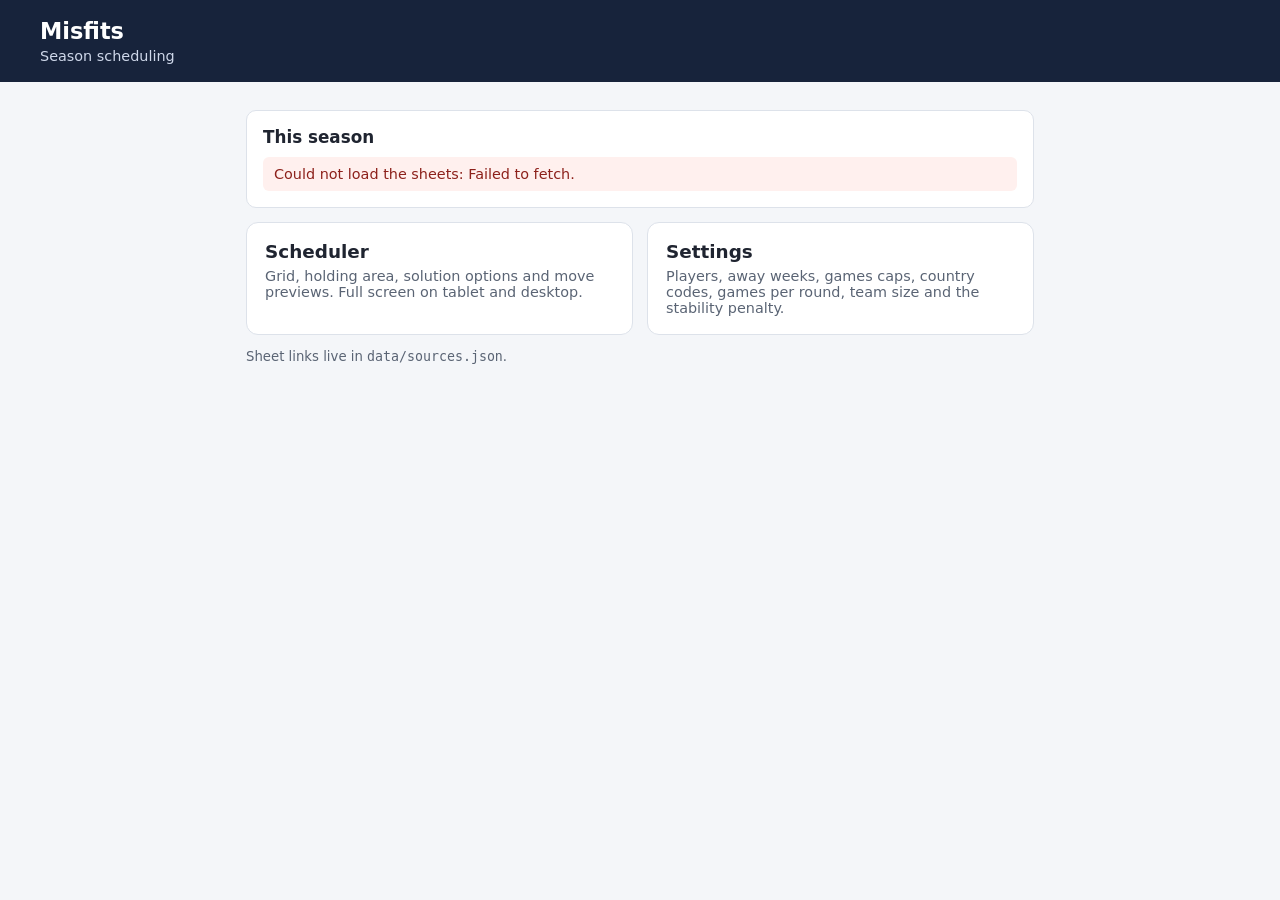
==== commit db29cfcd: "split out into project files" ====
--- a/index.html
+++ b/index.html
@@ -1,792 +1,36 @@
 <!doctype html>
 <html lang="en"><head><meta charset="utf-8"><meta name="viewport" content="width=device-width, initial-scale=1">
-<title>Misfits Scheduler v4</title>
+<title>Misfits</title><link rel="stylesheet" href="styles.css">
 <style>
-:root{font-family:system-ui,-apple-system,Segoe UI,Roboto,sans-serif;color:#1f2430;background:#f4f6f9}
-*{box-sizing:border-box}body{margin:0}
-header{background:#17233b;color:#fff;padding:18px max(16px,calc((100% - 1200px)/2))}header h1{margin:0;font-size:1.4rem}header p{margin:4px 0 0;color:#cfd8ea;font-size:.9rem}
-main{max-width:1200px;margin:18px auto;padding:0 14px 40px}
-.panel{background:#fff;border:1px solid #dde2ea;border-radius:10px;padding:16px;margin-bottom:14px}
-h2{font-size:1.05rem;margin:0 0 10px}h3{font-size:.95rem;margin:14px 0 6px}
-label{display:block;font-weight:600;font-size:.85rem;margin:10px 0 4px}
-input[type=text],input[type=url],input[type=number],textarea,select{width:100%;padding:8px;border:1px solid #c5ccd6;border-radius:6px;font:inherit;background:#fff}
-input[type=number]{width:90px}input[type=checkbox]{transform:scale(1.15)}
-textarea{min-height:80px;font-family:ui-monospace,monospace;font-size:.82rem}
-.row{display:grid;grid-template-columns:1fr 1fr 1fr;gap:12px}
-.buttons{display:flex;gap:8px;flex-wrap:wrap;margin-top:10px}
-button{border:0;border-radius:6px;padding:8px 13px;background:#2457a7;color:#fff;font-weight:600;cursor:pointer;font:inherit}
-button.sec{background:#e6ebf3;color:#17233b}button.bad{background:#a93232}button:disabled{opacity:.45;cursor:not-allowed}
-.small{font-size:.83rem;color:#5a6474}.status{padding:9px 11px;border-radius:6px;background:#eef4ff;margin-top:8px;white-space:pre-wrap;font-size:.9rem}
-.ok{background:#edf8f0;color:#1d6534}.err{background:#fff0ee;color:#8d211b}.warn{background:#fff7e6;color:#7a4a00}
-.tablewrap{overflow:auto;border:1px solid #e1e5ec;border-radius:8px;max-height:560px}
-table{border-collapse:collapse;width:100%;font-size:.84rem}th,td{padding:6px 7px;border-bottom:1px solid #e6eaf0;text-align:left;vertical-align:middle;white-space:nowrap}
-th{background:#f1f4f8;position:sticky;top:0;z-index:1}
-.cell{min-width:118px;max-width:150px;white-space:normal;font-size:.78rem;line-height:1.2;border-radius:4px;padding:4px 5px}
-.fav{background:#d8f0df}.good{background:#e6f4ea}.mid{background:#fff6dc}.low{background:#fdeee7}.learn{background:#eef0f4}.away{background:#d9dde3;color:#666}.rest{color:#999}.none{background:#fff}
-.pill{display:inline-block;background:#edf0f5;border-radius:14px;padding:3px 9px;font-size:.8rem;margin:2px 4px 2px 0}
-.tabs{display:flex;gap:6px;margin-bottom:10px}.tabs button.on{background:#17233b}
-.prop{border:2px solid #2457a7;border-radius:10px;padding:12px;background:#f7faff}
-.prop li{margin:3px 0}ul{margin:6px 0;padding-left:20px}
-footer{font-size:.8rem;color:#5a6474;margin-top:20px}
-@media(max-width:800px){.row{grid-template-columns:1fr}}
+.home{max-width:820px;margin:28px auto;padding:0 16px}
+.cards{display:grid;grid-template-columns:1fr 1fr;gap:14px;margin-top:14px}
+.card{display:block;background:#fff;border:1px solid #dde2ea;border-radius:12px;padding:18px;text-decoration:none;color:inherit}
+.card:hover{border-color:#2457a7}.card h2{margin:0 0 6px;font-size:1.15rem}.card p{margin:0;color:#5a6474;font-size:.9rem}
+@media(max-width:640px){.cards{grid-template-columns:1fr}}
 </style></head><body>
-<header><h1>Misfits Scheduler <span style="font-weight:400">v4</span></h1><p>Exact allocation with exact game counts · chained move proposals · locks</p></header>
-<main>
-<style>
-.cell{min-width:118px;max-width:150px;white-space:normal;font-size:.78rem;line-height:1.2;border-radius:4px;padding:5px 6px;cursor:pointer;user-select:none;-webkit-user-select:none;-webkit-touch-callout:none}
-.cell.rest{background:#fff;color:#999;cursor:default}.cell.away{background:#d9dde3;color:#666;cursor:default}
-.legend{display:flex;flex-wrap:wrap;gap:6px;margin:10px 0 4px}.chip{display:inline-block;border-radius:12px;padding:3px 9px;font-size:.78rem;border:1px solid #c9d0d9}
-.ghost{position:fixed;pointer-events:none;z-index:50;background:#17233b;color:#fff;padding:6px 10px;border-radius:6px;font-size:.8rem;opacity:.92;max-width:180px}
-.tray{border:2px dashed #9aa6b8;border-radius:10px;padding:10px;margin-top:12px;background:#fbfcfe}
-.tray-empty{color:#5a6474;font-size:.85rem}.trayrow{display:flex;gap:8px;align-items:center;flex-wrap:wrap;margin:6px 0}.trayrow span{flex:1;min-width:200px}
-.trayrow select{width:auto;min-width:180px}
-.tabs button.on{background:#17233b}.prop{border:2px solid #2457a7;border-radius:10px;padding:12px;background:#f7faff;margin-top:12px}
-.warn{background:#fff7e6;color:#7a4a00}.ok{background:#edf8f0;color:#1d6534}.err{background:#fff0ee;color:#8d211b}
-.pill{display:inline-block;background:#edf0f5;border-radius:14px;padding:3px 9px;font-size:.8rem;margin:2px 4px 2px 0}
-.buttons button.sec{background:#e6ebf3;color:#17233b}
-.grid{table-layout:fixed;font-size:.74rem}
-.grid th,.grid td{padding:3px;text-align:center;white-space:normal;vertical-align:middle}
-.grid th{font-size:.78rem;line-height:1.15}
-.grid td .cell{min-width:0;max-width:none;width:100%;font-size:.7rem;line-height:1.15;padding:4px 3px;word-wrap:break-word;overflow-wrap:anywhere}
-.grid .rn{display:block;font-size:.6rem;opacity:.7}
-.grid tr.weekhead td{background:#17233b;color:#fff;font-weight:600;text-align:left;padding:4px 8px;font-size:.8rem}
-.grid tr.restweek td{background:#c8ccd2;color:#4a5260;text-align:center;font-style:italic;padding:8px}
-.grid tr.totals td{background:#f1f4f8}
-.optgrid{display:grid;grid-template-columns:repeat(3,1fr);gap:10px}
-.optcard{border:1px solid #dde2ea;border-radius:10px;padding:12px;background:#fff}
-.optcard h4{margin:0 0 4px;font-size:.92rem}.optcard .score{font-size:1.5rem;font-weight:700;margin:6px 0}
-.optcard ul{padding-left:18px;margin:6px 0}
-@media (max-width:900px){.optgrid{grid-template-columns:1fr}}
-.cell.away{background:#d9dde3}
-</style>
-<section class="panel"><h2>1. Preferences</h2>
-<p class="small">Published sheet CSV (games in column A, player names across the header, response text in cells), or choose a file.</p>
-<label for="prefUrl">Published preferences CSV URL</label><input id="prefUrl" type="url">
-<label for="prefFile">Or choose a CSV file</label><input id="prefFile" type="file" accept=".csv,text/csv">
-<div class="buttons"><button id="loadPrefUrl">Load URL</button></div>
-<div id="prefStatus" class="status">No preferences loaded.</div></section>
-
-<section class="panel"><h2>2. Schedule</h2>
-<p class="small">CSV with <b>Week,Round,Game</b> columns (Notes optional). One row per game slot.</p>
-<label for="schedFile">Choose a schedule CSV file</label><input id="schedFile" type="file" accept=".csv,text/csv">
-<label for="schedPaste">Or paste schedule CSV</label><textarea id="schedPaste" placeholder="Week,Round,Game&#10;1,1,Wingspan&#10;1,1,Ark Nova"></textarea>
-<div class="buttons"><button class="sec" id="loadSchedPaste">Use pasted schedule</button></div>
-<div id="schedStatus" class="status">No schedule loaded.</div></section>
-
-<section class="panel"><h2>3. Rules and season settings</h2>
-<div class="row" style="display:grid;grid-template-columns:1fr 1fr 1fr;gap:12px">
-<div><label for="gpr">Games per round</label><input id="gpr" type="number" min="1" value="6"></div>
-<div><label for="teamSize">Expected team size</label><input id="teamSize" type="number" min="1" value="9"></div>
-<div><label for="penalty">Stability penalty (per changed slot)</label><input id="penalty" type="number" min="0" value="20">
-<div class="small">Higher = proposed moves change fewer slots.</div></div>
-</div>
-<p class="small">Target games per player: the squad's total is split as evenly as possible across each player's available rounds. A games cap sets a lower limit for players who've agreed to fewer.</p>
-</section>
-
-<section class="panel"><h2>4. Players</h2>
-<p class="small">Tick weeks a player is away. Leave the games cap blank for the even share.</p>
-<div class="tablewrap"><table id="playersTable"></table></div></section>
-
-<section class="panel"><h2>5. Generate and adjust</h2>
-<div class="buttons"><button id="generate">Generate / re-solve unlocked</button><button class="sec" id="undo">Undo</button><button class="sec" id="saveBaseline">Save as baseline</button><button class="sec" id="revert">Revert to baseline</button><button class="sec" id="compareOptions">Compare solution options</button><button class="sec" id="clearAll">Clear assignments</button></div>
-<div id="genStatus" class="status">Load preferences and a schedule first.</div>
-<div id="checks"></div>
-<div class="tabs" style="margin-top:12px"><button class="sec on" data-view="grid">Player × round grid</button><button class="sec" data-view="rounds">Round list</button></div>
-<div id="view"></div>
-<div id="options"></div>
-<div id="tray" class="tray" data-drop="tray"></div>
-<div id="alts"></div>
-<div id="proposal"></div>
-<div class="buttons"><button class="sec" id="exportCsv">Export assignments CSV</button></div>
-</section>
-<footer class="small">Runs entirely in this browser. Stored values stay in this browser's local storage. Published sheets are public to anyone with the link.</footer>
+<header><h1>Misfits</h1><p>Season scheduling</p></header>
+<main class="home">
+  <section class="panel"><h2>This season</h2>
+    <div id="summary" class="small">Loading sheets…</div>
+  </section>
+  <div class="cards">
+    <a class="card" href="scheduler.html"><h2>Scheduler</h2><p>Grid, holding area, solution options and move previews. Full screen on tablet and desktop.</p></a>
+    <a class="card" href="settings.html"><h2>Settings</h2><p>Players, away weeks, games caps, country codes, games per round, team size and the stability penalty.</p></a>
+  </div>
+  <p class="small" style="margin-top:14px">Sheet links live in <code>data/sources.json</code>.</p>
 </main>
+<script src="common.js"></script>
 <script>
-/* Misfits scheduler engine v4 — exact min-cost-flow allocation.
-   Graph: S -> slot (cap 1) -> PR(player,round) (cap 1, one game per round)
-          -> P(player) -> T (cap = player's exact target games).
-   Saturating the flow guarantees every slot is filled and every player hits
-   their target exactly. Costs encode preference (higher score = cheaper),
-   a change penalty (keeps the current schedule stable so proposed moves are
-   short chains), and a per-player favourite bonus raised iteratively until
-   every player who can have a favourite gets one. */
-
-function waterfill(total, caps) {
-  // Split `total` across players with upper bounds `caps`, as evenly as possible.
-  const n = caps.length, t = new Array(n).fill(0);
-  if (caps.reduce((a, b) => a + b, 0) < total) return null;
-  let active = caps.map((_, i) => i), remaining = total;
-  while (active.length) {
-    const share = Math.floor(remaining / active.length);
-    const capped = active.filter(i => caps[i] <= share);
-    if (capped.length) {
-      for (const i of capped) { t[i] = caps[i]; remaining -= caps[i]; }
-      active = active.filter(i => caps[i] > share);
-    } else {
-      for (const i of active) t[i] = share;
-      remaining -= share * active.length;
-      const order = [...active].sort((a, b) => (caps[b] - t[b]) - (caps[a] - t[a]));
-      for (let k = 0; k < remaining; k++) t[order[k]]++;
-      break;
-    }
-  }
-  return t;
-}
-
-class MCF {
-  constructor(n) { this.n = n; this.g = Array.from({ length: n }, () => []); this.to = []; this.cap = []; this.cost = []; }
-  add(u, v, cap, cost) {
-    const id = this.to.length;
-    this.to.push(v, u); this.cap.push(cap, 0); this.cost.push(cost, -cost);
-    this.g[u].push(id); this.g[v].push(id + 1);
-    return id;
-  }
-  run(s, t, need) {
-    let flow = 0;
-    while (flow < need) {
-      const dist = new Array(this.n).fill(Infinity), inq = new Array(this.n).fill(false), pe = new Array(this.n).fill(-1);
-      dist[s] = 0; const q = [s]; inq[s] = true; let h = 0;
-      while (h < q.length) {
-        const u = q[h++]; inq[u] = false;
-        for (const e of this.g[u]) {
-          const v = this.to[e];
-          if (this.cap[e] > 0 && dist[u] + this.cost[e] < dist[v] - 1e-9) {
-            dist[v] = dist[u] + this.cost[e]; pe[v] = e;
-            if (!inq[v]) { inq[v] = true; q.push(v); }
-          }
-        }
-      }
-      if (dist[t] === Infinity) break;
-      for (let v = t; v !== s; v = this.to[pe[v] ^ 1]) { this.cap[pe[v]]--; this.cap[pe[v] ^ 1]++; }
-      flow++;
-    }
-    return flow;
-  }
-}
-
-/* opts:
-   players: [{ name, absentWeeks:Set<string>, cap:number|null }]
-   slots:   [{ id, week, round, game }]
-   score(player, game) -> number | null | undefined   (null = avoid, undefined = no response)
-   fixed:   Map slotId -> player   (locked / user-forced)
-   current: Map slotId -> player   (existing schedule, used for stability)
-   changePenalty: number
-   favourite: 100                  (score value that counts as a favourite)
-*/
-function solveSchedule(opts) {
-  const { players, slots, score, fixed = new Map(), current = new Map(), changePenalty = 0, favourite = 100, pairPen = new Map() } = opts;
-  const pIndex = new Map(players.map((p, i) => [p.name, i]));
-  const roundsOf = slots.map(s => s.round);
-  const allRounds = [...new Set(roundsOf)];
-  const ok = (p, s) => !players[pIndex.get(p)].absentWeeks.has(s.week);
-  const sc = (p, s) => score(p, s.game);
-  const isElig = (p, s) => typeof sc(p, s) === 'number' && ok(p, s);
-
-  // Validate fixed assignments before building anything.
-  const slotById = new Map(slots.map(s => [s.id, s]));
-  const fixedCount = new Map(players.map(p => [p.name, 0]));
-  const fixedRounds = new Map(players.map(p => [p.name, new Set()]));
-  const fixedIssues = [];
-  for (const [sid, p] of fixed) {
-    const s = slotById.get(sid); if (!s) continue;
-    if (fixedRounds.get(p).has(s.round)) fixedIssues.push(`${p} is locked into two games in round ${s.round}`);
-    if (!ok(p, s)) fixedIssues.push(`${p} is away in week ${s.week} but fixed into round ${s.round}`);
-    fixedRounds.get(p).add(s.round);
-    fixedCount.set(p, fixedCount.get(p) + 1);
-  }
-  const free = slots.filter(s => !fixed.has(s.id));
-
-  // Exact targets: waterfill over each player's remaining capacity.
-  const caps = players.map(p => {
-    const avail = allRounds.filter(r => {
-      const sample = slots.find(s => s.round === r);
-      return sample && !p.absentWeeks.has(sample.week);
-    }).length;
-    const limit = p.cap == null ? avail : Math.min(avail, p.cap);
-    return Math.max(0, limit - fixedCount.get(p.name));
-  });
-  const targets = waterfill(free.length, caps);
-  if (!targets) fixedIssues.push('Not enough available rounds across the squad to fill every game.');
-
-  const assignment = new Map(fixed);
-  const scoreOf = new Map();
-  let unfilled = [];
-
-  function runOnce(bonus) {
-    const N = 2 + free.length + players.length * allRounds.length + players.length;
-    const g = new MCF(N);
-    const S = 0, T = 1;
-    const slotNode = new Map(free.map((s, i) => [s.id, 2 + i]));
-    const base = 2 + free.length;
-    const prNode = new Map(), pNode = new Map();
-    players.forEach((p, i) => pNode.set(p.name, base + allRounds.length * players.length + i));
-    players.forEach((p, pi) => allRounds.forEach((r, ri) => prNode.set(p.name + '|' + r, base + pi * allRounds.length + ri)));
-    free.forEach(s => g.add(S, slotNode.get(s.id), 1, 0));
-    const edges = [];
-    for (const s of free) {
-      for (const p of players) {
-        if (!isElig(p.name, s)) continue;
-        if (fixedRounds.get(p.name).has(s.round)) continue;
-        const v = sc(p.name, s);
-        let cost = -v - (v === favourite ? (bonus.get(p.name) || 0) : 0);
-        cost += pairPen.get(p.name + '|' + s.game) || 0;
-        if (current.get(s.id) !== undefined && current.get(s.id) !== p.name) cost += changePenalty;
-        const id = g.add(slotNode.get(s.id), prNode.get(p.name + '|' + s.round), 1, cost);
-        edges.push({ id, s, p: p.name });
-      }
-    }
-    for (const p of players) {
-      for (const r of allRounds) {
-        if (fixedRounds.get(p.name).has(r)) continue;
-        g.add(prNode.get(p.name + '|' + r), pNode.get(p.name), 1, 0);
-      }
-    }
-    players.forEach((p, i) => {
-      const cap = targets ? targets[i] : 0;
-      g.add(pNode.get(p.name), T, cap, 0);
-    });
-    const need = free.length;
-    g.run(S, T, need);
-    const out = new Map(assignment);
-    for (const e of edges) if (g.cap[e.id] === 0) out.set(e.s.id, e.p);
-    unfilled = free.filter(s => !out.has(s.id)).map(s => s.id);
-    return out;
-  }
-
-  function favMissing(map) {
-    const missing = [];
-    for (const p of players) {
-      const hasFavAvail = slots.some(s => sc(p.name, s) === favourite && ok(p.name, s));
-      if (!hasFavAvail) continue;
-      const has = [...map.entries()].some(([sid, name]) => name === p.name && score(name, slotById.get(sid).game) === favourite);
-      if (!has) missing.push(p.name);
-    }
-    return missing;
-  }
-  const totalScore = map => [...map.entries()].reduce((a, [sid, name]) => a + (score(name, slotById.get(sid).game) || 0), 0);
-
-  let bonus = new Map(), best = null;
-  if (!fixedIssues.length && targets) {
-    for (let iter = 0; iter < 6; iter++) {
-      const out = runOnce(bonus);
-      const missing = favMissing(out);
-      const cand = { map: out, missing, unfilled: unfilled.slice(), score: totalScore(out) };
-      if (!best || cand.missing.length < best.missing.length ||
-          (cand.missing.length === best.missing.length && cand.unfilled.length < best.unfilled.length) ||
-          (cand.missing.length === best.missing.length && cand.unfilled.length === best.unfilled.length && cand.score > best.score)) best = cand;
-      if (!missing.length || unfilled.length) break;
-      for (const name of missing) bonus.set(name, (bonus.get(name) || 0) + (iter + 1) * 60);
-    }
-  } else {
-    best = { map: assignment, missing: [], unfilled: free.map(s => s.id), score: 0 };
-  }
-  return {
-    assignment: best.map,
-    unfilled: best.unfilled,
-    favMissing: best.missing,
-    score: best.score,
-    targets: targets ? Object.fromEntries(players.map((p, i) => [p.name, targets[i] + fixedCount.get(p.name)])) : null,
-    issues: fixedIssues,
-  };
-}
-
-/* Move proposal: force one or more (slot, player) moves, keep locks, and report every
-   slot that changes. A single move can force a chain; a swap forces two slots at once. */
-function proposeMoves(state, moves) {
-  const fixed = new Map();
-  for (const [sid, p] of state.current) if (state.locks.has(sid)) fixed.set(sid, p);
-  for (const [sid, p] of moves) fixed.set(sid, p);
-  const res = solveSchedule({ ...state.opts, fixed, current: state.current, changePenalty: state.changePenalty });
-  const changes = [];
-  for (const s of state.opts.slots) {
-    const before = state.current.get(s.id), after = res.assignment.get(s.id);
-    if (before !== after) changes.push({ slot: s, before, after });
-  }
-  return { res, changes };
-}
-
-/* Objective modes.
-   happy:   maximise preference weights (favourites, then likes).
-   nolearn: learning a new game (score 5) is penalised heavily, so the engine prefers known games.
-   norepeat: iteratively penalise any player who gets the same game twice. */
-const LEARN_PENALTY = -40, REPEAT_PENALTY = 40;
-function repeatInfo(assignment, slots) {
-  const count = new Map();
-  for (const [sid, p] of assignment) {
-    const s = slots.find(x => x.id === sid); if (!s) continue;
-    const k = p + '|' + s.game; count.set(k, (count.get(k) || 0) + 1);
-  }
-  const pairs = [...count].filter(([, c]) => c > 1).map(([k]) => k);
-  const total = [...count.values()].reduce((a, c) => a + Math.max(0, c - 1), 0);
-  return { pairs, total };
-}
-const REPEAT_VALUE = 50; // one repeat is worth this many preference points when choosing swaps
-function solveMode(opts, mode) {
-  if (mode === 'nolearn') {
-    return solveSchedule({ ...opts, score: (p, g) => { const v = opts.score(p, g); return v === 5 ? LEARN_PENALTY : v; } });
-  }
-  const r = solveSchedule(opts);
-  if (mode !== 'norepeat') return r;
-  // A penalty on each (player, game) pair cannot express "first time free, repeats costly",
-  // so repeats are removed by a local search over swaps that keeps every rule intact.
-  const locked = new Set(opts.fixed ? opts.fixed.keys() : []);
-  return { ...r, assignment: reduceRepeats(r.assignment, opts, locked) };
-}
-function reduceRepeats(assign, opts, locked) {
-  const slotById = new Map(opts.slots.map(s => [s.id, s]));
-  const playerOf = new Map(opts.players.map(p => [p.name, p]));
-  const map = new Map(assign);
-  const val = (p, s) => { const v = opts.score(p, s.game); return typeof v === 'number' ? v : null; };
-  const elig = (p, s) => val(p, s) !== null && !playerOf.get(p).absentWeeks.has(s.week);
-  const inRound = (p, round, except) => [...map].some(([sid, q]) => sid !== except && q === p && slotById.get(sid).round === round);
-  for (let step = 0; step < 500; step++) {
-    const base = repeatInfo(map, opts.slots).total;
-    if (base === 0) break;
-    let best = null;
-    const ids = [...map.keys()].filter(id => !locked.has(id));
-    for (let i = 0; i < ids.length; i++) for (let j = i + 1; j < ids.length; j++) {
-      const a = slotById.get(ids[i]), b = slotById.get(ids[j]);
-      const p = map.get(a.id), q = map.get(b.id);
-      if (!p || !q || p === q) continue;
-      if (!elig(p, b) || !elig(q, a)) continue;
-      if (a.round !== b.round && (inRound(p, b.round, a.id) || inRound(q, a.round, b.id))) continue;
-      const dScore = (val(p, b) + val(q, a)) - (val(p, a) + val(q, b));
-      map.set(a.id, q); map.set(b.id, p);
-      const saved = base - repeatInfo(map, opts.slots).total;
-      map.set(a.id, p); map.set(b.id, q);
-      if (saved <= 0) continue;
-      const gain = saved * REPEAT_VALUE + dScore;
-      if (gain > 0 && (!best || gain > best.gain)) best = { a: a.id, b: b.id, gain };
-    }
-    if (!best) break;
-    const pa = map.get(best.a); map.set(best.a, map.get(best.b)); map.set(best.b, pa);
-  }
-  return map;
-}
-const SCORE={"It's a favourite of mine":100,"I know it, I like it, I'm pretty good at it":60,"I know it, I like it, I'm just not that good at it":35,"I know it, it's OK, I'll play it if needs be":10,"I don't know it, I'm happy to learn it and play it":5,"No opinion given":0,"I know it, I don't like it, I'd rather avoid it":null,"I don't know it, I don't want to learn it or play it":null};
-// Colours and labels taken from the preferences sheet key.
-const KEY=[
- {score:100,label:'Favourite',bg:'#6fa8dc',fg:'#000'},
- {score:60,label:'Like, pretty good',bg:'#93c47d',fg:'#000'},
- {score:35,label:'Like, not that good',bg:'#ffffff',fg:'#000'},
- {score:10,label:'OK if needed',bg:'#ffd966',fg:'#000'},
- {score:5,label:'Will learn',bg:'#f6b26b',fg:'#000'},
- {score:0,label:'No opinion',bg:'#d9d9d9',fg:'#000'},
- {score:null,raw:"I know it, I don't like it, I'd rather avoid it",label:'Avoid',bg:'#ff0000',fg:'#fff'},
- {score:null,raw:"I don't know it, I don't want to learn it or play it",label:'Will not learn',bg:'#990000',fg:'#fff'},
-];
-const KEYBY=s=>KEY.find(k=>k.score===s&&k.raw===undefined)||KEY.find(k=>k.score===s);
-const $=id=>document.getElementById(id);
-const esc=s=>String(s??'').replace(/[&<>"']/g,c=>({'&':'&amp;','<':'&lt;','>':'&gt;','"':'&quot;',"'":'&#39;'}[c]));
-const norm=s=>String(s||'').trim().replace(/\s+/g,' ').toLowerCase();
-const st={prefText:'',schedText:'',prefs:{},raw:{},players:[],games:[],slots:[],assign:new Map(),locks:new Set(),absent:{},caps:{},country:{},view:'grid',pending:null,history:[],baseline:null,tray:[]};
-let storeTimer;
-
-function parseCSV(text){
-  const rows=[];let row=[],f='',q=false;text=text.replace(/^\uFEFF/,'');
-  for(let i=0;i<text.length;i++){const c=text[i],n=text[i+1];
-    if(c==='"'&&q&&n==='"'){f+='"';i++}else if(c==='"')q=!q;
-    else if(c===','&&!q){row.push(f);f=''}
-    else if((c==='\n'||c==='\r')&&!q){if(c==='\r'&&n==='\n')i++;row.push(f);if(row.some(x=>x.trim()))rows.push(row);row=[];f=''}
-    else f+=c;}
-  if(f.length||row.length){row.push(f);if(row.some(x=>x.trim()))rows.push(row)}
-  return rows;
-}
-function keyFor(raw){
-  const r=norm(raw);if(!r)return undefined;
-  return Object.keys(SCORE).find(k=>norm(k)===r)||Object.keys(SCORE).find(k=>r===norm(k.slice(0,45)));
-}
-function parsePrefs(text){
-  const rows=parseCSV(text);if(rows.length<2)throw Error('No data rows in preferences CSV.');
-  const header=rows[0].map(x=>x.trim());
-  const cols=header.map((h,i)=>({h,i})).filter(({h,i})=>i>0&&h&&!h.startsWith('#')&&!/players?\s+(like|dislike|love)/i.test(h));
-  if(!cols.length)throw Error('No player columns found after the game column.');
-  const prefs={},raw={};cols.forEach(({h})=>{prefs[h]={};raw[h]={}});const games=[];
-  for(let r=1;r<rows.length;r++){
-    const game=(rows[r][0]||'').trim();if(!game)continue;games.push(game);
-    cols.forEach(({h,i})=>{const k=keyFor(rows[r][i]);raw[h][game]=k;prefs[h][game]=k===undefined?undefined:SCORE[k]});
-  }
-  st.prefs=prefs;st.raw=raw;st.players=cols.map(c=>c.h);st.games=[...new Set(games)];
-  return `Loaded ${st.players.length} players and ${st.games.length} games.`;
-}
-function parseSched(text){
-  const rows=parseCSV(text);if(rows.length<2)throw Error('No data rows in schedule CSV.');
-  const h=rows[0].map(norm);const wi=h.indexOf('week'),ri=h.indexOf('round'),gi=h.indexOf('game');
-  if(wi<0||ri<0||gi<0)throw Error('Schedule needs Week, Round and Game columns.');
-  const slots=[];
-  for(let i=1;i<rows.length;i++){const g=(rows[i][gi]||'').trim();if(!g)continue;
-    slots.push({id:'s'+slots.length,week:String(rows[i][wi]||'1').trim(),round:String(rows[i][ri]||'').trim(),game:g});}
-  if(!slots.length)throw Error('No game slots found.');
-  st.slots=slots;st.assign=new Map();st.locks=new Set();st.history=[];st.tray=[];
-  return `Loaded ${slots.length} slots across ${new Set(slots.map(s=>s.round)).size} rounds and ${new Set(slots.map(s=>s.week)).size} weeks.`;
-}
-const weeks=()=>[...new Set(st.slots.map(s=>s.week))].sort((a,b)=>a-b);
-const rounds=()=>[...new Set(st.slots.map(s=>s.round))].sort((a,b)=>a-b);
-function awayRound(p,round){const s=st.slots.find(x=>x.round===round);return !!s&&(st.absent[p]||[]).includes(s.week)}
-function opts(){
-  return {players:st.players.map(p=>({name:p,absentWeeks:new Set(st.absent[p]||[]),cap:st.caps[p]??null})),
-    slots:st.slots,score:(p,g)=>st.prefs[p]?.[g]};
-}
-function keyOf(p,g){const k=st.raw[p]?.[g];return k===undefined?null:KEY.find(x=>x.score===SCORE[k]&&(x.raw===undefined||x.raw===k))||null}
-function colourFor(p,g){
-  const v=st.prefs[p]?.[g];
-  if(v===undefined)return {bg:'#eeeeee',fg:'#333',label:'No response'};
-  const k=keyOf(p,g);return k||{bg:'#eeeeee',fg:'#333',label:'—'};
-}
-function renderPlayers(){
-  if(!st.players.length){$('playersTable').innerHTML='<tr><td class="small">Load preferences to see players.</td></tr>';return}
-  const W=weeks();
-  $('playersTable').innerHTML='<thead><tr><th>Player</th><th>Country</th><th>Games cap</th>'+W.map(w=>`<th>Away wk ${esc(w)}</th>`).join('')+'</tr></thead><tbody>'+
-   st.players.map(p=>`<tr><td>${esc(p)}</td>
-    <td><input type="text" style="width:70px" data-k="country" data-p="${esc(p)}" value="${esc(st.country[p]||'')}" placeholder="e.g. NO"></td>
-    <td><input type="number" min="0" data-k="cap" data-p="${esc(p)}" value="${st.caps[p]??''}" placeholder="even"></td>
-    ${W.map(w=>`<td><input type="checkbox" data-k="absent" data-p="${esc(p)}" data-w="${esc(w)}" ${(st.absent[p]||[]).includes(w)?'checked':''}></td>`).join('')}</tr>`).join('')+'</tbody>';
-  $('playersTable').querySelectorAll('input').forEach(el=>el.addEventListener('change',()=>{
-    const p=el.dataset.p;
-    if(el.dataset.k==='country')st.country[p]=el.value.trim();
-    if(el.dataset.k==='cap')st.caps[p]=el.value===''?undefined:Number(el.value);
-    if(el.dataset.k==='absent'){const a=new Set(st.absent[p]||[]);el.checked?a.add(el.dataset.w):a.delete(el.dataset.w);st.absent[p]=[...a]}
-    save();renderChecks();
-  }));
-}
-
-/* ---------- history: undo and revert ---------- */
-function setAssign(map){
-  st.history.push([...st.assign]);if(st.history.length>40)st.history.shift();
-  st.assign=new Map(map);st.pending=null;save();renderAll();
-}
-function undo(){
-  if(!st.history.length){status('genStatus','Nothing to undo.','warn');return}
-  st.assign=new Map(st.history.pop());st.pending=null;save();status('genStatus','Undone.','ok');renderAll();
-}
-function saveBaseline(){
-  st.baseline=[...st.assign];save();status('genStatus',`Saved ${st.assign.size} assignments as the baseline.`,'ok');
-}
-function revert(){
-  if(!st.baseline){status('genStatus','No baseline saved yet. Use "Save as baseline" first.','warn');return}
-  setAssign(new Map(st.baseline));status('genStatus','Reverted to the saved baseline. Use Undo to step back.','ok');
-}
-
-/* ---------- generate ---------- */
-function generate(){
-  if(!st.players.length||!st.slots.length){status('genStatus','Load preferences and a schedule first.','err');return}
-  const fixed=new Map();for(const [sid,p] of st.assign)if(st.locks.has(sid))fixed.set(sid,p);
-  const res=solveSchedule({...opts(),fixed,current:st.assign,changePenalty:Number($('penalty').value)||0});
-  let msg=`Solved: ${res.assignment.size}/${st.slots.length} slots filled.`;
-  if(res.favMissing.length)msg+=`\nNo favourite for: ${res.favMissing.join(', ')}.`;
-  if(res.unfilled.length)msg+=`\n${res.unfilled.length} slot(s) could not be filled. Check absences and locks.`;
-  if(res.issues.length)msg+='\n'+res.issues.join('\n');
-  setAssign(res.assignment);
-  status('genStatus',msg,res.unfilled.length||res.issues.length?'err':res.favMissing.length?'warn':'ok');
-}
-
-/* ---------- proposals: any change goes through the solver ---------- */
-function requestMoves(moves,label,displaced=null){
-  const state={opts:opts(),current:st.assign,locks:st.locks,changePenalty:Number($('penalty').value)||0};
-  const {res,changes}=proposeMoves(state,moves);
-  st.pending={moves,label,res,changes,displaced};renderProposal();
-}
-function acceptPending(){
-  if(!st.pending)return;
-  const used=new Set(st.pending.moves.map(m=>m[0]));
-  st.tray=st.tray.filter(t=>!used.has(t.sid)); 
-  setAssign(st.pending.res.assignment);status('genStatus','Move applied.','ok');
-}
-function renderProposal(){
-  const box=$('proposal');
-  if(!st.pending){box.innerHTML='';return}
-  const {moves,label,res,changes}=st.pending;
-  const before=new Map(st.players.map(p=>[p,0])),after=new Map(st.players.map(p=>[p,0]));
-  for(const [,p] of st.assign)if(before.has(p))before.set(p,before.get(p)+1);
-  for(const [,p] of res.assignment)if(after.has(p))after.set(p,after.get(p)+1);
-  const diffs=st.players.filter(p=>before.get(p)!==after.get(p)).map(p=>`${esc(p)} ${before.get(p)}→${after.get(p)}`);
-  const warn=[];
-  for(const [sid,p] of moves){const s=st.slots.find(x=>x.id===sid);if(typeof st.prefs[p]?.[s.game]!=='number')warn.push(`${esc(p)} has said they don't want to play ${esc(s.game)}`)}
-  if(res.favMissing.length)warn.push(`Would leave without a favourite: ${res.favMissing.map(esc).join(', ')}`);
-  if(res.unfilled.length)warn.push(`${res.unfilled.length} slot(s) would be unfilled`);
-  if(res.issues.length)warn.push(res.issues.map(esc).join('; '));
-  const lines=changes.map(c=>{
-    const b=c.before?esc(c.before):'<i>empty</i>',a=c.after?esc(c.after):'<i>empty</i>';
-    return `<li>Round ${esc(c.slot.round)} (wk ${esc(c.slot.week)}) <b>${esc(c.slot.game)}</b>: ${b} → <b>${a}</b></li>`}).join('');
-  const dn=st.pending.displaced?(()=>{const d=st.slots.find(x=>x.id===st.pending.displaced);return `<p class="small">Holding: <b>${esc(d.game)}</b> (Round ${esc(d.round)}, was ${esc(st.assign.get(d.id))}) needs a new player. The path below shows where it goes.</p>`})():'';
-  box.innerHTML=`<div class="prop"><h3>${esc(label)}</h3>${dn}
-   <p class="small">${changes.length} slot(s) change. Totals: ${diffs.length?diffs.join(', '):'unchanged'}.</p>
-   ${warn.length?`<div class="status warn">${warn.join('<br>')}</div>`:''}
-   <ul>${lines||'<li>No changes needed.</li>'}</ul>
-   <div class="buttons"><button id="acceptMove">Apply</button><button class="bad" id="cancelMove">Cancel</button></div></div>`;
-  $('acceptMove').onclick=acceptPending;$('cancelMove').onclick=()=>{st.pending=null;renderProposal()};
-}
-
-/* ---------- grid: tap to lock, long-press to drag ---------- */
-function renderGrid(){
-  if(!st.slots.length){$('view').innerHTML='';return}
-  const n=st.players.length;
-  const slotAt=(p,r)=>st.slots.find(s=>s.round===r&&st.assign.get(s.id)===p);
-  const weekNums=st.slots.map(s=>Number(s.week));
-  const lo=Math.min(...weekNums),hi=Math.max(...weekNums);
-  let html=`<div class="tablewrap"><table class="grid"><thead><tr>${st.players.map(p=>`<th title="${esc(p)}">${esc(p)}${st.country[p]?`<div class="small" style="font-weight:400">${esc(st.country[p])}</div>`:''}</th>`).join('')}</tr></thead><tbody>`;
-  for(let w=lo;w<=hi;w++){
-    const ws=String(w);
-    const rs=rounds().filter(r=>st.slots.some(s=>s.round===r&&s.week===ws));
-    if(!rs.length){html+=`<tr class="restweek"><td colspan="${n}">Week ${w} · no games</td></tr>`;continue}
-    html+=`<tr class="weekhead"><td colspan="${n}">Week ${w}</td></tr>`;
-    for(const r of rs){
-      html+='<tr>';
-      for(const p of st.players){
-        const s=slotAt(p,r);
-        const d=`data-cell data-drop="cell" data-player="${esc(p)}" data-round="${esc(r)}"`;
-        if(s){const c=colourFor(p,s.game);
-          html+=`<td><div class="cell" ${d} data-slot="${s.id}" style="background:${c.bg};color:${c.fg}"><span class="rn">R${esc(r)}</span>${esc(s.game)}${st.locks.has(s.id)?' 🔒':''}</div></td>`}
-        else if(awayRound(p,r))html+=`<td><div class="cell away" data-cell data-drop="cell" data-player="${esc(p)}" data-round="${esc(r)}"><span class="rn">R${esc(r)}</span>away</div></td>`;
-        else html+=`<td><div class="cell rest" ${d}><span class="rn">R${esc(r)}</span>rest</div></td>`;
-      }
-      html+='</tr>';
-    }
-  }
-  html+='<tr class="totals">'+st.players.map(p=>`<td><b>${st.slots.filter(s=>st.assign.get(s.id)===p).length}</b> games</td>`).join('')+'</tr>';
-  $('view').innerHTML=html+'</tbody></table></div>'+legendHTML()+'<p class="small">Tap a game to lock or unlock it. Press and hold to drag: onto a rest cell in the same round to move it, onto another player\'s game to displace that game (it goes to the holding area for a fill path), or onto the holding area for a different round. Right-click a game (or long-press on a touch screen) for alternative paths.</p>';
-  bindGrid();
-}
-function legendHTML(){
-  return '<div class="legend">'+KEY.map(k=>`<span class="chip" style="background:${k.bg};color:${k.fg}">${esc(k.label)}</span>`).join('')+'</div>';
-}
-let press=null,ghost=null;
-function startGhost(text){
-  ghost=document.createElement('div');ghost.className='ghost';ghost.textContent=text;document.body.appendChild(ghost);
-}
-function stopGhost(){if(ghost){ghost.remove();ghost=null}}
-function bindGrid(){
-  document.querySelectorAll('[data-cell]').forEach(el=>{
-    el.addEventListener('pointerdown',e=>{
-      if(e.button>0)return;
-      const d=el.dataset;
-      press={sid:d.slot||null,p:d.player,r:d.round,x:e.clientX,y:e.clientY,drag:false,moved:false,text:el.textContent.trim()};
-      press.timer=setTimeout(()=>{
-        if(!press||press.moved||!press.sid)return;
-        press.drag=true;startGhost(press.text);
-        if(navigator.vibrate)navigator.vibrate(15);
-      },350);
-    });
-    el.addEventListener('contextmenu',e=>{e.preventDefault();if(el.dataset.slot)showAlternatives(el.dataset.slot)});
-  });
-}
-window.addEventListener('pointermove',e=>{
-  if(!press)return;
-  if(!press.drag&&Math.hypot(e.clientX-press.x,e.clientY-press.y)>10){press.moved=true;clearTimeout(press.timer)}
-  if(press.drag&&ghost){ghost.style.left=(e.clientX+12)+'px';ghost.style.top=(e.clientY+12)+'px'}
-});
-document.addEventListener('touchmove',e=>{if(press&&press.drag)e.preventDefault()},{passive:false});
-window.addEventListener('pointerup',e=>{
-  if(!press)return;
-  clearTimeout(press.timer);const pr=press;press=null;stopGhost();
-  if(pr.drag){
-    const t=document.elementFromPoint(e.clientX,e.clientY)?.closest('[data-drop]');
-    if(t)handleDrop(t.dataset,pr);else status('genStatus','Drop cancelled.','');
-    return;
-  }
-  if(!pr.moved&&pr.sid)toggleLock(pr.sid);
-});
-window.addEventListener('pointercancel',()=>{clearTimeout(press?.timer);press=null;stopGhost()});
-function toggleLock(sid){
-  st.locks.has(sid)?st.locks.delete(sid):st.locks.add(sid);save();renderAll();
-}
-function handleDrop(d,from){
-  if(d.drop==='tray'){
-    if(!st.tray.some(t=>t.sid===from.sid))st.tray.push({sid:from.sid,to:''});
-    save();renderTray();status('genStatus','Added to the holding area. Choose a player for it, then propose.','');return;
-  }
-  if(d.drop!=='cell')return;
-  const src=st.slots.find(s=>s.id===from.sid);if(!src)return;
-  if(st.locks.has(from.sid)){status('genStatus','That game is locked. Tap it to unlock first.','warn');return}
-  if(d.round!==src.round){status('genStatus','Games move within a round. Drop on the holding area to queue a move to another round.','warn');return}
-  if(d.player===from.p)return;
-  if(awayRound(d.player,src.round)){status('genStatus',`${d.player} is away that week.`,'err');return}
-  let moves,label,displaced=null;
-  if(d.slot){
-    if(st.locks.has(d.slot)){status('genStatus','The target game is locked. Unlock it first.','warn');return}
-    moves=[[from.sid,d.player]];label=`${d.player} takes ${src.game}; ${from.p}'s game is displaced`;displaced=d.slot;
-  }else{moves=[[from.sid,d.player]];label=`Move ${src.game} to ${d.player} in Round ${src.round}`}
-  requestMoves(moves,label,displaced);
-}
-
-/* ---------- holding area ---------- */
-function renderTray(){
-  const box=$('tray');
-  const items=st.tray.filter(t=>st.assign.has(t.sid)||st.slots.some(s=>s.id===t.sid));
-  st.tray=items;
-  if(!items.length){box.innerHTML='<div class="tray-empty">Holding area: drag a game here to queue a move to another round. Choose a player for each, then propose the set as one solved change.</div>';return}
-  box.innerHTML='<h3>Holding area</h3>'+items.map(t=>{
-    const s=st.slots.find(x=>x.id===t.sid);const cur=st.assign.get(t.sid)||'empty';
-    const options=st.players.filter(p=>typeof st.prefs[p]?.[s.game]==='number'&&!awayRound(p,s.round)&&p!==cur);
-    return `<div class="trayrow"><span><b>${esc(s.game)}</b> · R${esc(s.round)} · now ${esc(cur)}</span>
-      <select data-tray="${t.sid}"><option value="">— choose player —</option>${options.map(p=>`<option value="${esc(p)}" ${p===t.to?'selected':''}>${esc(p)}</option>`).join('')}</select>
-      <button class="sec" data-trayremove="${t.sid}">Remove</button></div>`}).join('')+
-    '<div class="buttons"><button id="proposeTray">Propose these moves</button><button class="sec" id="clearTray">Clear holding area</button></div>';
-  box.querySelectorAll('select').forEach(el=>el.onchange=()=>{const t=st.tray.find(x=>x.sid===el.dataset.tray);t.to=el.value;save()});
-  box.querySelectorAll('[data-trayremove]').forEach(el=>el.onclick=()=>{st.tray=st.tray.filter(x=>x.sid!==el.dataset.trayremove);save();renderTray()});
-  $('proposeTray').onclick=()=>{
-    const moves=st.tray.filter(t=>t.to).map(t=>[t.sid,t.to]);
-    if(!moves.length){status('genStatus','Choose a player for at least one queued game.','warn');return}
-    requestMoves(moves,`Queued moves (${moves.length})`);
-  };
-  $('clearTray').onclick=()=>{st.tray=[];save();renderTray()};
-}
-
-/* ---------- round list ---------- */
-function renderRounds(){
-  if(!st.slots.length){$('view').innerHTML='';return}
-  let html='';
-  for(const r of rounds()){
-    const rs=st.slots.filter(s=>s.round===r);
-    html+=`<h3>Round ${esc(r)} · week ${esc(rs[0].week)}</h3><div class="tablewrap"><table><thead><tr><th>Game</th><th>Player</th><th>Preference</th><th>Lock</th></tr></thead><tbody>`;
-    for(const s of rs){
-      const cur=st.assign.get(s.id)||'';const c=cur?colourFor(cur,s.game):null;
-      html+=`<tr><td><b>${esc(s.game)}</b></td><td><select data-slot="${s.id}"><option value="">— empty —</option>${st.players.map(p=>`<option value="${esc(p)}" ${p===cur?'selected':''} ${awayRound(p,r)?'disabled':''}>${esc(p)}${awayRound(p,r)?' (away)':''}</option>`).join('')}</select></td>
-      <td>${c?`<span class="chip" style="background:${c.bg};color:${c.fg}">${esc(c.label)}</span>`:'—'}</td>
-      <td><input type="checkbox" data-lock="${s.id}" ${st.locks.has(s.id)?'checked':''}></td></tr>`;
-    }
-    html+='</tbody></table></div>';
-  }
-  $('view').innerHTML=html+legendHTML();
-  $('view').querySelectorAll('select').forEach(el=>el.addEventListener('change',()=>{
-    const v=el.value,sid=el.dataset.slot;
-    if(!v){const m=new Map(st.assign);m.delete(sid);setAssign(m);return}
-    const s=st.slots.find(x=>x.id===sid);
-    requestMoves([[sid,v]],`Set ${s.game} (Round ${s.round}) to ${v}`);
-  }));
-  $('view').querySelectorAll('[data-lock]').forEach(el=>el.addEventListener('change',()=>toggleLock(el.dataset.lock)));
-}
-function renderChecks(){
-  if(!st.slots.length||!st.players.length){$('checks').innerHTML='';return}
-  const counts=Object.fromEntries(st.players.map(p=>[p,0]));
-  const dup=[],absent=[],inel=[];const roundFill={};
-  for(const s of st.slots){const p=st.assign.get(s.id);if(!p)continue;
-    counts[p]++;const k=s.round+'|'+p;if(roundFill[k])dup.push(`${p} twice in round ${s.round}`);roundFill[k]=1;
-    if(awayRound(p,s.round))absent.push(`${p} in round ${s.round}`);
-    if(typeof st.prefs[p]?.[s.game]!=='number')inel.push(`${p} on ${s.game}`);}
-  const unfilled=st.slots.filter(s=>!st.assign.get(s.id)).length;
-  const vals=Object.values(counts),spread=Math.max(...vals)-Math.min(...vals);
-  const perRound=rounds().map(r=>({r,n:st.slots.filter(s=>s.round===r&&st.assign.get(s.id)).length,total:st.slots.filter(s=>s.round===r).length}));
-  const gpr=Number($('gpr').value),ts=Number($('teamSize').value);
-  const issues=[];
-  if(dup.length)issues.push('Duplicate rounds: '+dup.join('; '));
-  if(absent.length)issues.push('Scheduled while away: '+absent.join('; '));
-  if(inel.length)issues.push('Ineligible assignments: '+inel.join('; '));
-  if(unfilled)issues.push(unfilled+' unfilled slot(s).');
-  if(spread>1)issues.push('Games spread is '+spread+' (rule: max − min ≤ 1 unless caps or away weeks force it).');
-  if(perRound.some(x=>x.total!==gpr))issues.push('Some rounds do not have '+gpr+' games.');
-  if(ts!==st.players.length)issues.push(`Squad has ${st.players.length} players, expected ${ts}.`);
-  $('checks').innerHTML=`<h3>Checks</h3><p>${st.players.map(p=>`<span class="pill">${esc(p)}: <b>${counts[p]}</b>${st.caps[p]!=null?' (cap '+st.caps[p]+')':''}</span>`).join('')}</p>
-   <p class="small">Games spread ${spread} · rests per round ${st.players.length-gpr} · ${unfilled} unfilled · ${st.locks.size} locked</p>
-   ${issues.length?`<div class="status warn">${issues.map(esc).join('<br>')}</div>`:'<div class="status ok">No rule breaches.</div>'}`;
-}
-function renderAll(){
-  renderPlayers();renderChecks();
-  if(st.view==='grid')renderGrid();else renderRounds();
-  renderTray();renderProposal();
-}
-function status(id,msg,kind=''){$(id).textContent=msg;$(id).className='status '+kind}
-function save(){clearTimeout(storeTimer);storeTimer=setTimeout(()=>{try{localStorage.setItem('misfits-v5',JSON.stringify({prefText:st.prefText,schedText:st.schedText,absent:st.absent,caps:st.caps,country:st.country,assign:[...st.assign],locks:[...st.locks],baseline:st.baseline,tray:st.tray,gpr:$('gpr').value,teamSize:$('teamSize').value,penalty:$('penalty').value}))}catch(e){}},200)}
-function restore(){
-  try{const d=JSON.parse(localStorage.getItem('misfits-v5')||'null');if(!d)return;
-    st.absent=d.absent||{};st.caps=d.caps||{};st.country=d.country||{};st.assign=new Map(d.assign||[]);st.locks=new Set(d.locks||[]);
-    st.baseline=d.baseline||null;st.tray=d.tray||[];
-    if(d.gpr)$('gpr').value=d.gpr;if(d.teamSize)$('teamSize').value=d.teamSize;if(d.penalty)$('penalty').value=d.penalty;
-    if(d.prefText){st.prefText=d.prefText;status('prefStatus',parsePrefs(d.prefText),'ok')}
-    if(d.schedText){st.schedText=d.schedText;$('schedPaste').value=d.schedText;status('schedStatus',parseSched(d.schedText),'ok');st.assign=new Map(d.assign||[]);st.locks=new Set(d.locks||[])}
-  }catch(e){}
-}
-function loadPrefs(text){st.prefText=text;status('prefStatus',parsePrefs(text),'ok');save();renderAll()}
-function loadSched(text){st.schedText=text;status('schedStatus',parseSched(text),'ok');save();renderAll()}
-$('loadPrefUrl').onclick=async()=>{try{const r=await fetch($('prefUrl').value.trim());if(!r.ok)throw Error('HTTP '+r.status);loadPrefs(await r.text())}catch(e){status('prefStatus','Could not load: '+e.message+'. Publish the sheet as CSV, or use the file picker.','err')}};
-$('prefFile').onchange=async e=>{const f=e.target.files[0];if(!f)return;try{loadPrefs(await f.text())}catch(err){status('prefStatus',err.message,'err')}};
-$('schedFile').onchange=async e=>{const f=e.target.files[0];if(!f)return;try{$('schedPaste').value=await f.text();loadSched($('schedPaste').value)}catch(err){status('schedStatus',err.message,'err')}};
-$('loadSchedPaste').onclick=()=>{try{loadSched($('schedPaste').value)}catch(e){status('schedStatus',e.message,'err')}};
-$('generate').onclick=generate;
-$('undo').onclick=undo;$('revert').onclick=revert;$('saveBaseline').onclick=saveBaseline;
-$('clearAll').onclick=()=>{setAssign(new Map());status('genStatus','Assignments cleared (locks kept). Undo to restore.','');};
-$('exportCsv').onclick=()=>{
-  const rows=[['Week','Round','Game','Player','Preference']];
-  st.slots.forEach(s=>{const p=st.assign.get(s.id)||'';const k=p?keyOf(p,s.game):null;rows.push([s.week,s.round,s.game,p,k?k.label:''])});
-  const csv=rows.map(r=>r.map(c=>/[",\n]/.test(String(c))?'"'+String(c).replace(/"/g,'""')+'"':c).join(',')).join('\r\n');
-  const a=document.createElement('a');a.href=URL.createObjectURL(new Blob([csv],{type:'text/csv'}));a.download='misfits-schedule.csv';a.click();
-};
-document.querySelectorAll('[data-view]').forEach(b=>b.onclick=()=>{st.view=b.dataset.view;document.querySelectorAll('[data-view]').forEach(x=>x.classList.toggle('on',x===b));renderAll()});
-document.addEventListener('keydown',e=>{if((e.ctrlKey||e.metaKey)&&e.key==='z'&&!/INPUT|TEXTAREA|SELECT/.test(document.activeElement.tagName)){e.preventDefault();undo()}});
-['gpr','teamSize','penalty'].forEach(id=>$(id).addEventListener('change',()=>{save();renderChecks()}));
-restore();renderAll();
-
-/* ---------- objective options ---------- */
-function penalty(){return Number($('penalty').value)||0}
-function metrics(map){
-  let sum=0,n=0,favs=0,likes=0,ok=0,learn=0;const pairs={};
-  for(const [sid,p] of map){
-    const s=st.slots.find(x=>x.id===sid);if(!s)continue;
-    const v=st.prefs[p]?.[s.game];if(typeof v!=='number')continue;
-    n++;sum+=v;
-    if(v===100)favs++;else if(v===60||v===35)likes++;else if(v===10)ok++;else if(v===5)learn++;
-    const k=p+'|'+s.game;pairs[k]=(pairs[k]||0)+1;
-  }
-  const repeats=Object.values(pairs).reduce((a,c)=>a+Math.max(0,c-1),0);
-  const counts=st.players.map(p=>[...map.values()].filter(x=>x===p).length);
-  return {happy:n?sum/n:0,favs,likes,ok,learn,repeats,spread:counts.length?Math.max(...counts)-Math.min(...counts):0,filled:map.size,total:st.slots.length};
-}
-const MODES=[
-  {m:'happy',title:'Maximise favourites and likes',blurb:'Highest happiness. May include games people need to learn.'},
-  {m:'nolearn',title:'Avoid learning new games',blurb:'Players mostly play games they already know, even if that lowers happiness.'},
-  {m:'norepeat',title:'Avoid repeat games',blurb:'Each player plays a given title at most once where possible.'},
-];
-function compareOptions(){
-  if(!st.players.length||!st.slots.length){status('genStatus','Load preferences and a schedule first.','err');return}
-  const fixed=new Map();for(const [sid,p] of st.assign)if(st.locks.has(sid))fixed.set(sid,p);
-  st.options=MODES.map(o=>{const res=solveMode({...opts(),fixed,current:new Map(),changePenalty:0},o.m);return {...o,res,met:metrics(res.assignment)}});
-  renderOptions();status('genStatus','Compared three objectives. Locked games were kept in each.','ok');
-}
-function renderOptions(){
-  const box=$('options');
-  if(!st.options||!st.options.length){box.innerHTML='';return}
-  box.innerHTML='<h3>Solution options</h3><div class="optgrid">'+st.options.map((o,i)=>{const m=o.met;
-    return `<div class="optcard"><h4>${esc(o.title)}</h4><p class="small">${esc(o.blurb)}</p>
-    <div class="score">${m.happy.toFixed(0)}<span class="small"> / 100 avg happiness</span></div>
-    <ul class="small"><li>Favourites: ${m.favs}</li><li>Likes: ${m.likes}</li><li>OK if needed: ${m.ok}</li><li>Learning new: ${m.learn}</li><li>Repeat games: ${m.repeats}</li><li>Games spread: ${m.spread}</li><li>Filled: ${m.filled}/${m.total}</li></ul>
-    <button data-opt="${i}">Use this</button></div>`}).join('')+'</div>';
-  box.querySelectorAll('[data-opt]').forEach(b=>b.onclick=()=>{
-    const o=st.options[Number(b.dataset.opt)];
-    setAssign(o.res.assignment);
-    status('genStatus',`Using: ${o.title}. Undo to go back.`,o.res.unfilled.length?'err':'ok');
-  });
-}
-
-/* ---------- alternative paths for one game (right-click) ---------- */
-function showAlternatives(sid){
-  const s=st.slots.find(x=>x.id===sid);if(!s)return;
-  const cur=st.assign.get(sid);
-  const list=st.players.filter(p=>p!==cur&&typeof st.prefs[p]?.[s.game]==='number'&&!awayRound(p,s.round)).map(q=>{
-    const {res,changes}=proposeMoves({opts:opts(),current:st.assign,locks:st.locks,changePenalty:penalty()},[[sid,q]]);
-    return {q,res,changes,met:metrics(res.assignment),moves:[[sid,q]]};
-  }).filter(x=>x.res.unfilled.length===0&&x.res.issues.length===0);
-  list.sort((a,b)=>(b.met.happy-a.met.happy)||(a.changes.length-b.changes.length));
-  st.alts={sid,list:list.slice(0,6)};renderAlts();
-}
-function renderAlts(){
-  const box=$('alts');
-  if(!st.alts){box.innerHTML='';return}
-  const s=st.slots.find(x=>x.id===st.alts.sid);
-  if(!st.alts.list.length){
-    box.innerHTML=`<div class="prop"><h3>Alternative paths: ${esc(s.game)}</h3><p class="small">No other player can take this game without breaking a rule.</p><button class="sec" id="closeAlts">Close</button></div>`;
-    $('closeAlts').onclick=()=>{st.alts=null;renderAlts()};return;
-  }
-  box.innerHTML=`<div class="prop"><h3>Alternative paths: ${esc(s.game)} (Round ${esc(s.round)}, now ${esc(st.assign.get(s.id)||'empty')})</h3>
-  <p class="small">Each option gives this game to a different player and re-solves the rest. Sorted by happiness, then by how many slots change.</p>
-  <table><thead><tr><th>Give to</th><th>Slots changed</th><th>Happiness</th><th>Favourites</th><th>Repeats</th><th></th></tr></thead><tbody>`+
-  st.alts.list.map((x,i)=>`<tr><td><b>${esc(x.q)}</b></td><td>${x.changes.length}</td><td>${x.met.happy.toFixed(0)}</td><td>${x.met.favs}</td><td>${x.met.repeats}</td><td><button data-alt="${i}">Preview</button></td></tr>`).join('')+
-  '</tbody></table><div class="buttons"><button class="sec" id="closeAlts">Close</button></div></div>';
-  box.querySelectorAll('[data-alt]').forEach(b=>b.onclick=()=>{
-    const x=st.alts.list[Number(b.dataset.alt)];
-    st.pending={moves:x.moves,label:`Give ${s.game} to ${x.q}`,res:x.res,changes:x.changes,displaced:null};
-    renderProposal();window.scrollTo({top:0,behavior:'smooth'});
-  });
-  $('closeAlts').onclick=()=>{st.alts=null;renderAlts()};
-}
-$('compareOptions').onclick=compareOptions;
-</script></body></html>
+(async()=>{
+  const el=document.getElementById('summary');
+  loadSettings();
+  try{
+    const src=await loadSources();
+    const [p,s]=await Promise.all([fetchText(src.preferences),fetchText(src.schedule)]);
+    parsePrefs(p);parseSched(s);
+    const rounds=new Set(st.slots.map(x=>x.round)).size;
+    el.innerHTML=`<span class="pill">${st.players.length} players</span><span class="pill">${st.games.length} games</span><span class="pill">${rounds} rounds</span><span class="pill">${st.slots.length} game slots</span>`;
+  }catch(e){el.textContent='Could not load the sheets: '+e.message+'.';el.className='status err'}
+})();
+</script>
+</body></html>
--- a/styles.css
+++ b/styles.css
@@ -0,0 +1,62 @@
+/* Misfits shared styles */
+
+:root{font-family:system-ui,-apple-system,Segoe UI,Roboto,sans-serif;color:#1f2430;background:#f4f6f9}
+*{box-sizing:border-box}body{margin:0}
+header{background:#17233b;color:#fff;padding:18px max(16px,calc((100% - 1200px)/2))}header h1{margin:0;font-size:1.4rem}header p{margin:4px 0 0;color:#cfd8ea;font-size:.9rem}
+main{max-width:1200px;margin:18px auto;padding:0 14px 40px}
+.panel{background:#fff;border:1px solid #dde2ea;border-radius:10px;padding:16px;margin-bottom:14px}
+h2{font-size:1.05rem;margin:0 0 10px}h3{font-size:.95rem;margin:14px 0 6px}
+label{display:block;font-weight:600;font-size:.85rem;margin:10px 0 4px}
+input[type=text],input[type=url],input[type=number],textarea,select{width:100%;padding:8px;border:1px solid #c5ccd6;border-radius:6px;font:inherit;background:#fff}
+input[type=number]{width:90px}input[type=checkbox]{transform:scale(1.15)}
+textarea{min-height:80px;font-family:ui-monospace,monospace;font-size:.82rem}
+.row{display:grid;grid-template-columns:1fr 1fr 1fr;gap:12px}
+.buttons{display:flex;gap:8px;flex-wrap:wrap;margin-top:10px}
+button{border:0;border-radius:6px;padding:8px 13px;background:#2457a7;color:#fff;font-weight:600;cursor:pointer;font:inherit}
+button.sec{background:#e6ebf3;color:#17233b}button.bad{background:#a93232}button:disabled{opacity:.45;cursor:not-allowed}
+.small{font-size:.83rem;color:#5a6474}.status{padding:9px 11px;border-radius:6px;background:#eef4ff;margin-top:8px;white-space:pre-wrap;font-size:.9rem}
+.ok{background:#edf8f0;color:#1d6534}.err{background:#fff0ee;color:#8d211b}.warn{background:#fff7e6;color:#7a4a00}
+.tablewrap{overflow:auto;border:1px solid #e1e5ec;border-radius:8px;max-height:560px}
+table{border-collapse:collapse;width:100%;font-size:.84rem}th,td{padding:6px 7px;border-bottom:1px solid #e6eaf0;text-align:left;vertical-align:middle;white-space:nowrap}
+th{background:#f1f4f8;position:sticky;top:0;z-index:1}
+.cell{min-width:118px;max-width:150px;white-space:normal;font-size:.78rem;line-height:1.2;border-radius:4px;padding:4px 5px}
+.fav{background:#d8f0df}.good{background:#e6f4ea}.mid{background:#fff6dc}.low{background:#fdeee7}.learn{background:#eef0f4}.away{background:#d9dde3;color:#666}.rest{color:#999}.none{background:#fff}
+.pill{display:inline-block;background:#edf0f5;border-radius:14px;padding:3px 9px;font-size:.8rem;margin:2px 4px 2px 0}
+.tabs{display:flex;gap:6px;margin-bottom:10px}.tabs button.on{background:#17233b}
+.prop{border:2px solid #2457a7;border-radius:10px;padding:12px;background:#f7faff}
+.prop li{margin:3px 0}ul{margin:6px 0;padding-left:20px}
+footer{font-size:.8rem;color:#5a6474;margin-top:20px}
+@media(max-width:800px){.row{grid-template-columns:1fr}}
+
+
+.cell{min-width:118px;max-width:150px;white-space:normal;font-size:.78rem;line-height:1.2;border-radius:4px;padding:5px 6px;cursor:pointer;user-select:none;-webkit-user-select:none;-webkit-touch-callout:none}
+.cell.rest{background:#fff;color:#999;cursor:default}.cell.away{background:#d9dde3;color:#666;cursor:default}
+.legend{display:flex;flex-wrap:wrap;gap:6px;margin:10px 0 4px}.chip{display:inline-block;border-radius:12px;padding:3px 9px;font-size:.78rem;border:1px solid #c9d0d9}
+.ghost{position:fixed;pointer-events:none;z-index:50;background:#17233b;color:#fff;padding:6px 10px;border-radius:6px;font-size:.8rem;opacity:.92;max-width:180px}
+.tray{border:2px dashed #9aa6b8;border-radius:10px;padding:10px;margin-top:12px;background:#fbfcfe}
+.tray-empty{color:#5a6474;font-size:.85rem}.trayrow{display:flex;gap:8px;align-items:center;flex-wrap:wrap;margin:6px 0}.trayrow span{flex:1;min-width:200px}
+.trayrow select{width:auto;min-width:180px}
+.tabs button.on{background:#17233b}.prop{border:2px solid #2457a7;border-radius:10px;padding:12px;background:#f7faff;margin-top:12px}
+.warn{background:#fff7e6;color:#7a4a00}.ok{background:#edf8f0;color:#1d6534}.err{background:#fff0ee;color:#8d211b}
+.pill{display:inline-block;background:#edf0f5;border-radius:14px;padding:3px 9px;font-size:.8rem;margin:2px 4px 2px 0}
+.buttons button.sec{background:#e6ebf3;color:#17233b}
+.grid{table-layout:fixed;font-size:.74rem}
+.grid th,.grid td{padding:3px;text-align:center;white-space:normal;vertical-align:middle}
+.grid th{font-size:.78rem;line-height:1.15}
+.grid td .cell{min-width:0;max-width:none;width:100%;font-size:.7rem;line-height:1.15;padding:4px 3px;word-wrap:break-word;overflow-wrap:anywhere}
+.grid .rn{display:block;font-size:.6rem;opacity:.7}
+.grid tr.weekhead td{background:#17233b;color:#fff;font-weight:600;text-align:left;padding:4px 8px;font-size:.8rem}
+.grid tr.restweek td{background:#c8ccd2;color:#4a5260;text-align:center;font-style:italic;padding:8px}
+.grid tr.totals td{background:#f1f4f8}
+.optgrid{display:grid;grid-template-columns:repeat(3,1fr);gap:10px}
+.optcard{border:1px solid #dde2ea;border-radius:10px;padding:12px;background:#fff}
+.optcard h4{margin:0 0 4px;font-size:.92rem}.optcard .score{font-size:1.5rem;font-weight:700;margin:6px 0}
+.optcard ul{padding-left:18px;margin:6px 0}
+@media (max-width:900px){.optgrid{grid-template-columns:1fr}}
+.cell.away{background:#d9dde3}
+.cell{position:relative;padding-right:14px}.more{position:absolute;top:0;right:0;border:0;background:rgba(0,0,0,.18);color:inherit;border-radius:0 4px 0 4px;padding:0 4px;font-size:.75rem;line-height:1.2;cursor:pointer;width:auto}
+.menu{position:fixed;z-index:60;background:#fff;border:1px solid #c5ccd6;border-radius:8px;box-shadow:0 4px 16px rgba(0,0,0,.18);padding:8px;width:200px}
+.menu .menuhead{font-size:.78rem;color:#5a6474;margin-bottom:6px}.menu button{display:block;width:100%;text-align:left;margin:4px 0;background:#e6ebf3;color:#17233b}
+.chg-in{box-shadow:inset 0 0 0 3px #e08a00}.chg-out{box-shadow:inset 0 0 0 3px #a93232}.chg-new{box-shadow:inset 0 0 0 3px #1d6534}.was{display:block;font-size:.6rem;font-style:italic;opacity:.9;margin-top:2px}
+.grid .cell.rest.chg-out{background:#fbe3e3}
+#proposal{position:sticky;top:0;z-index:20}
